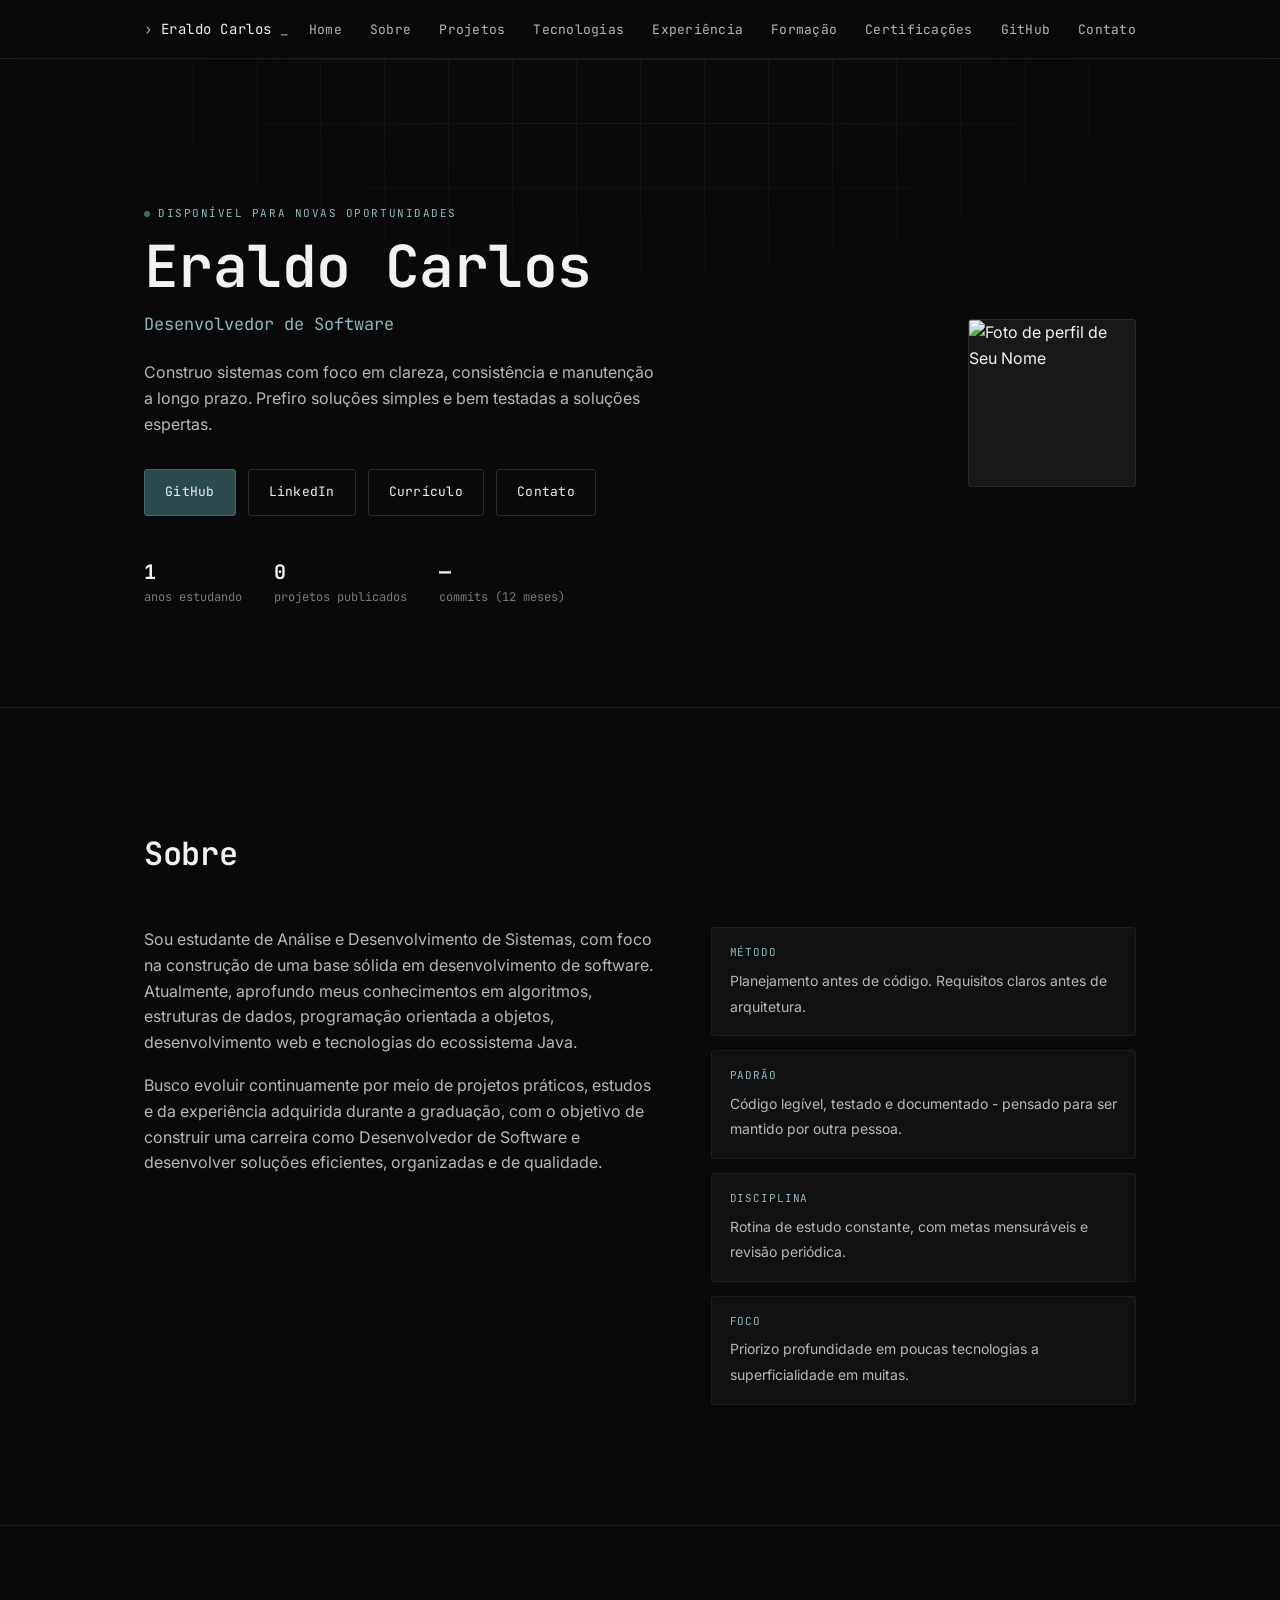
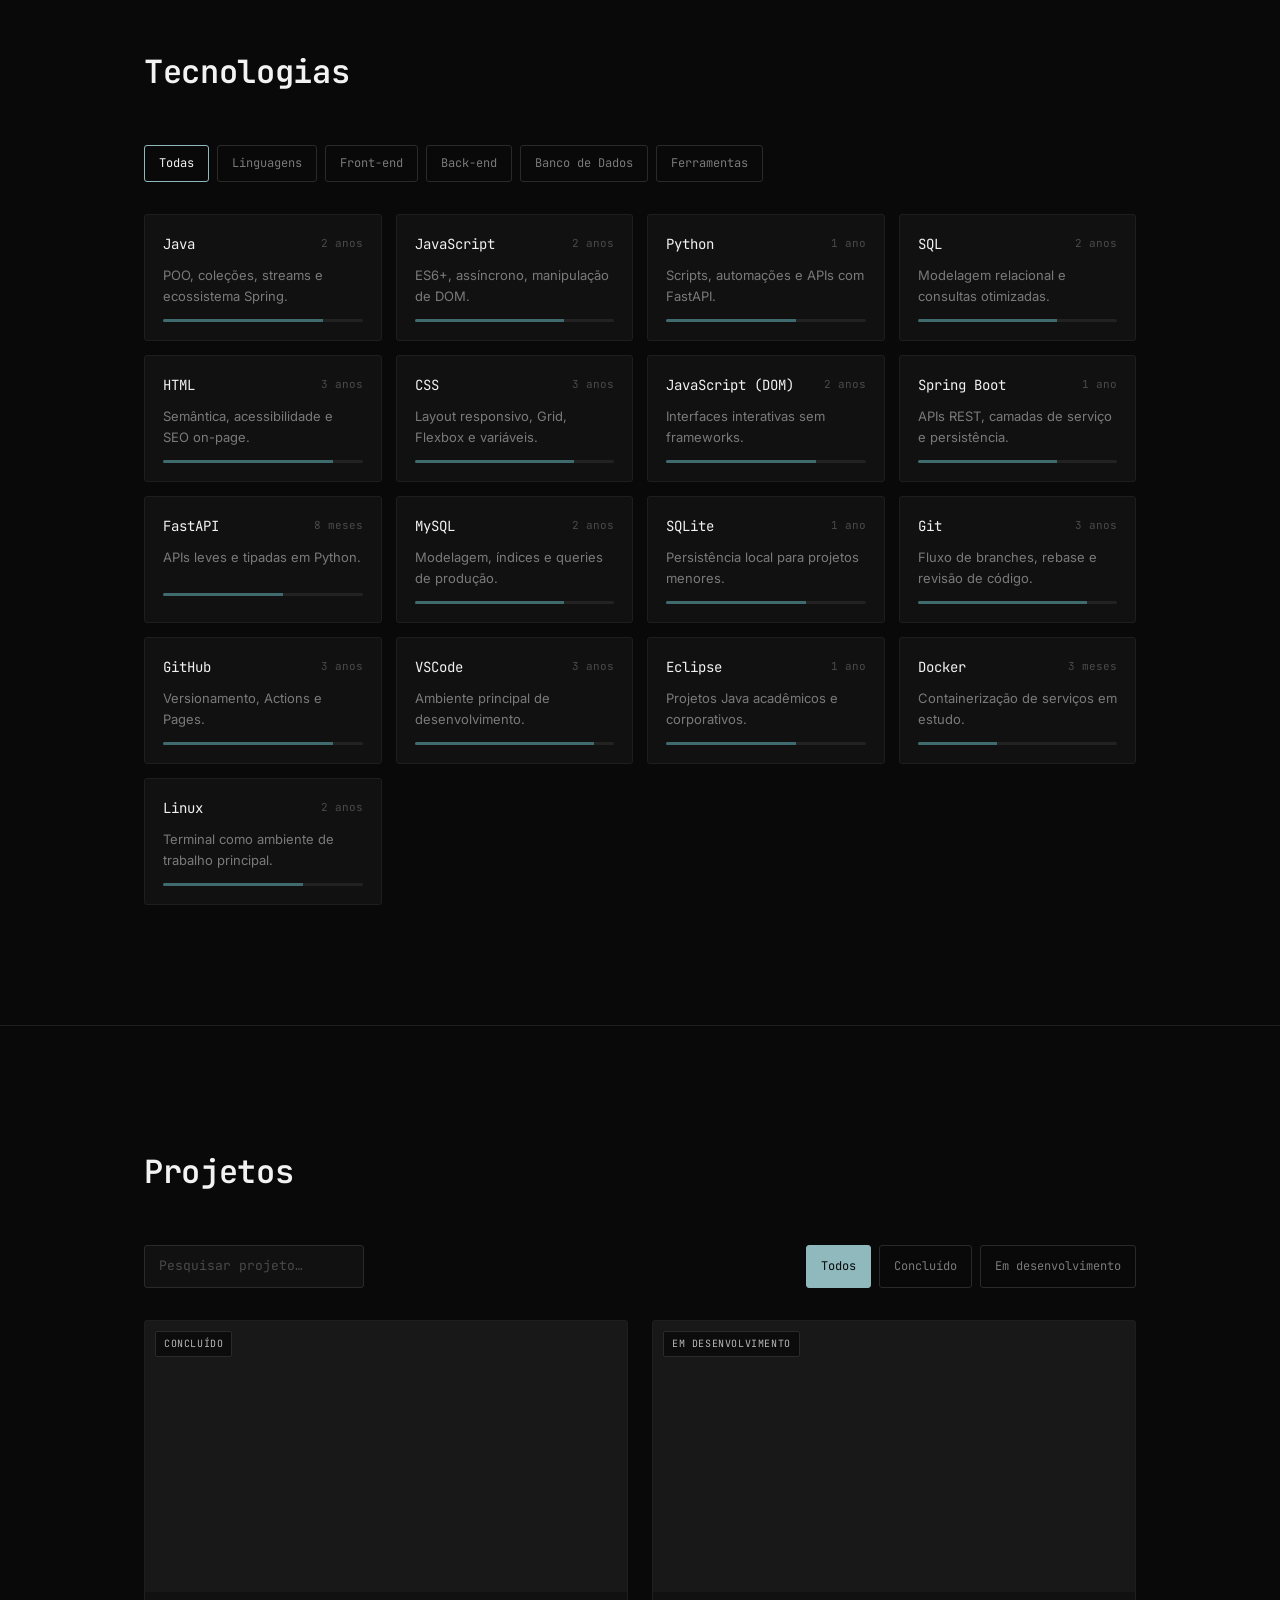
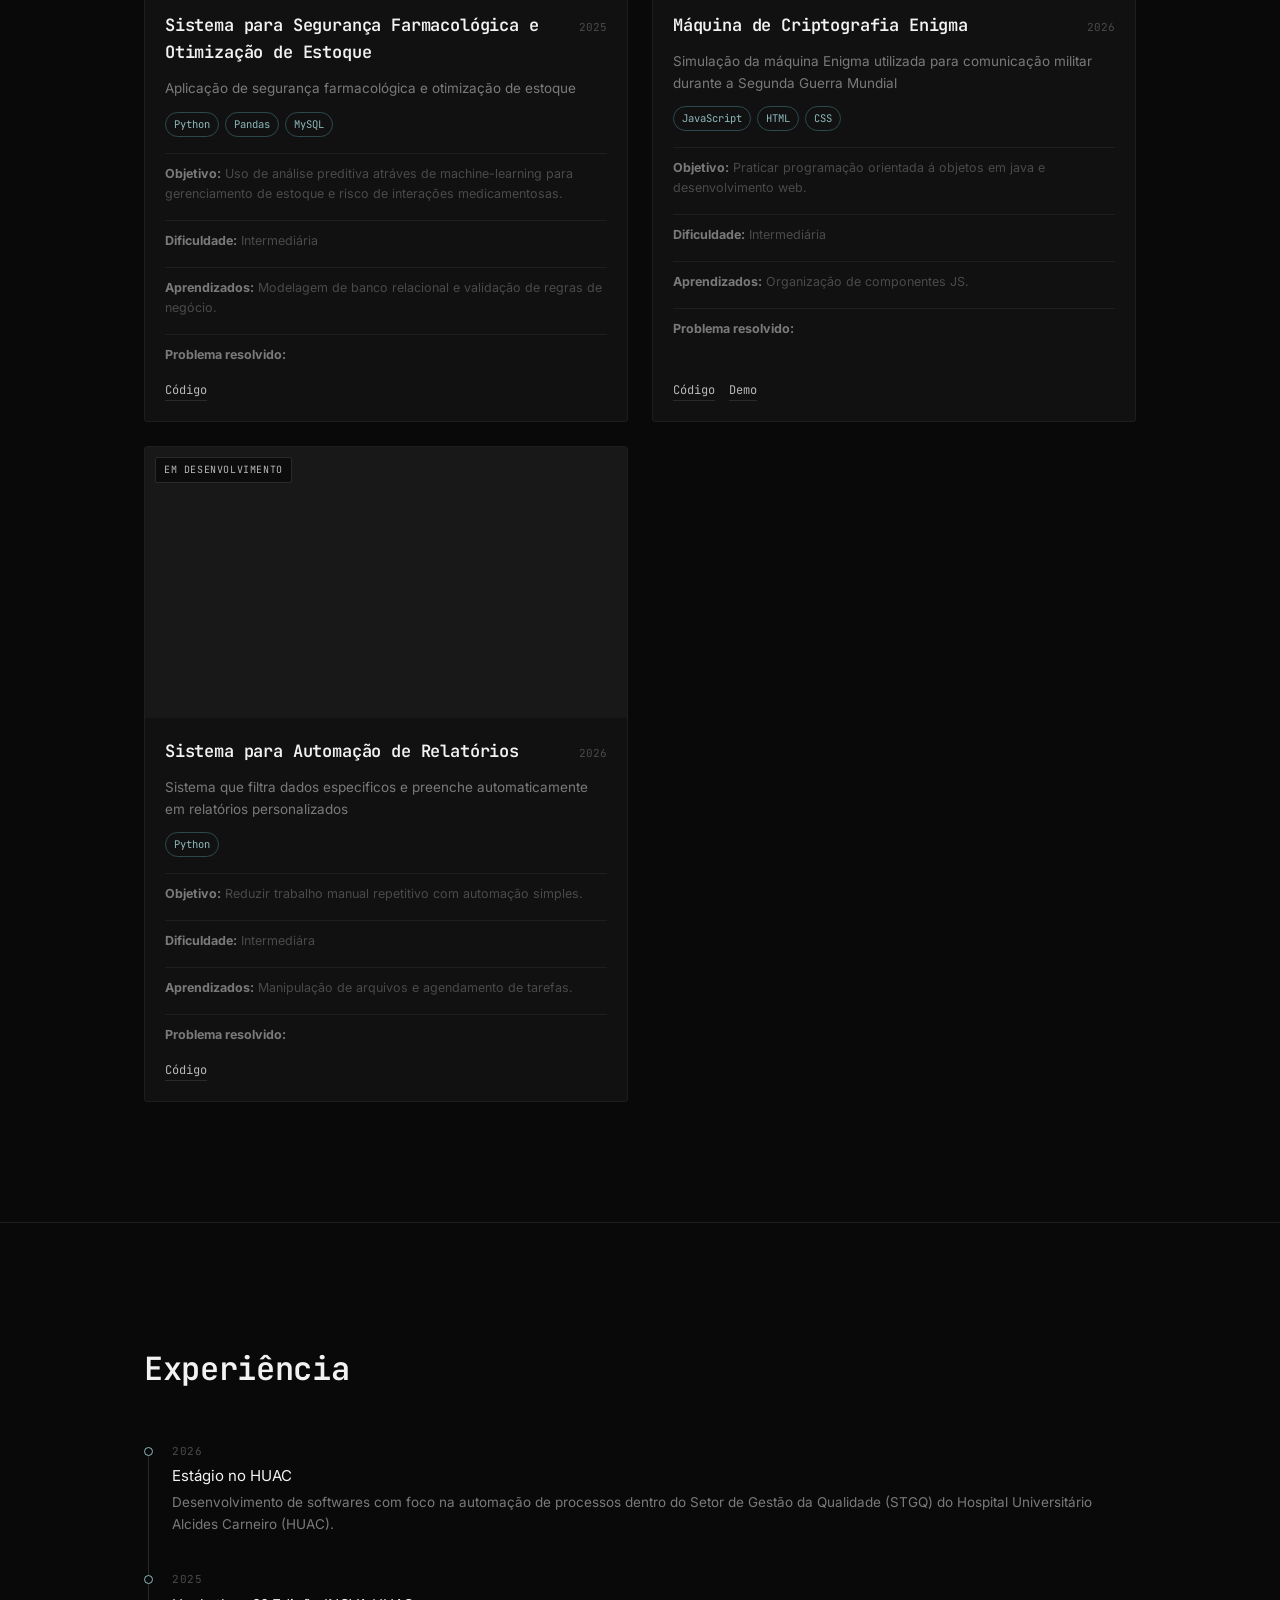
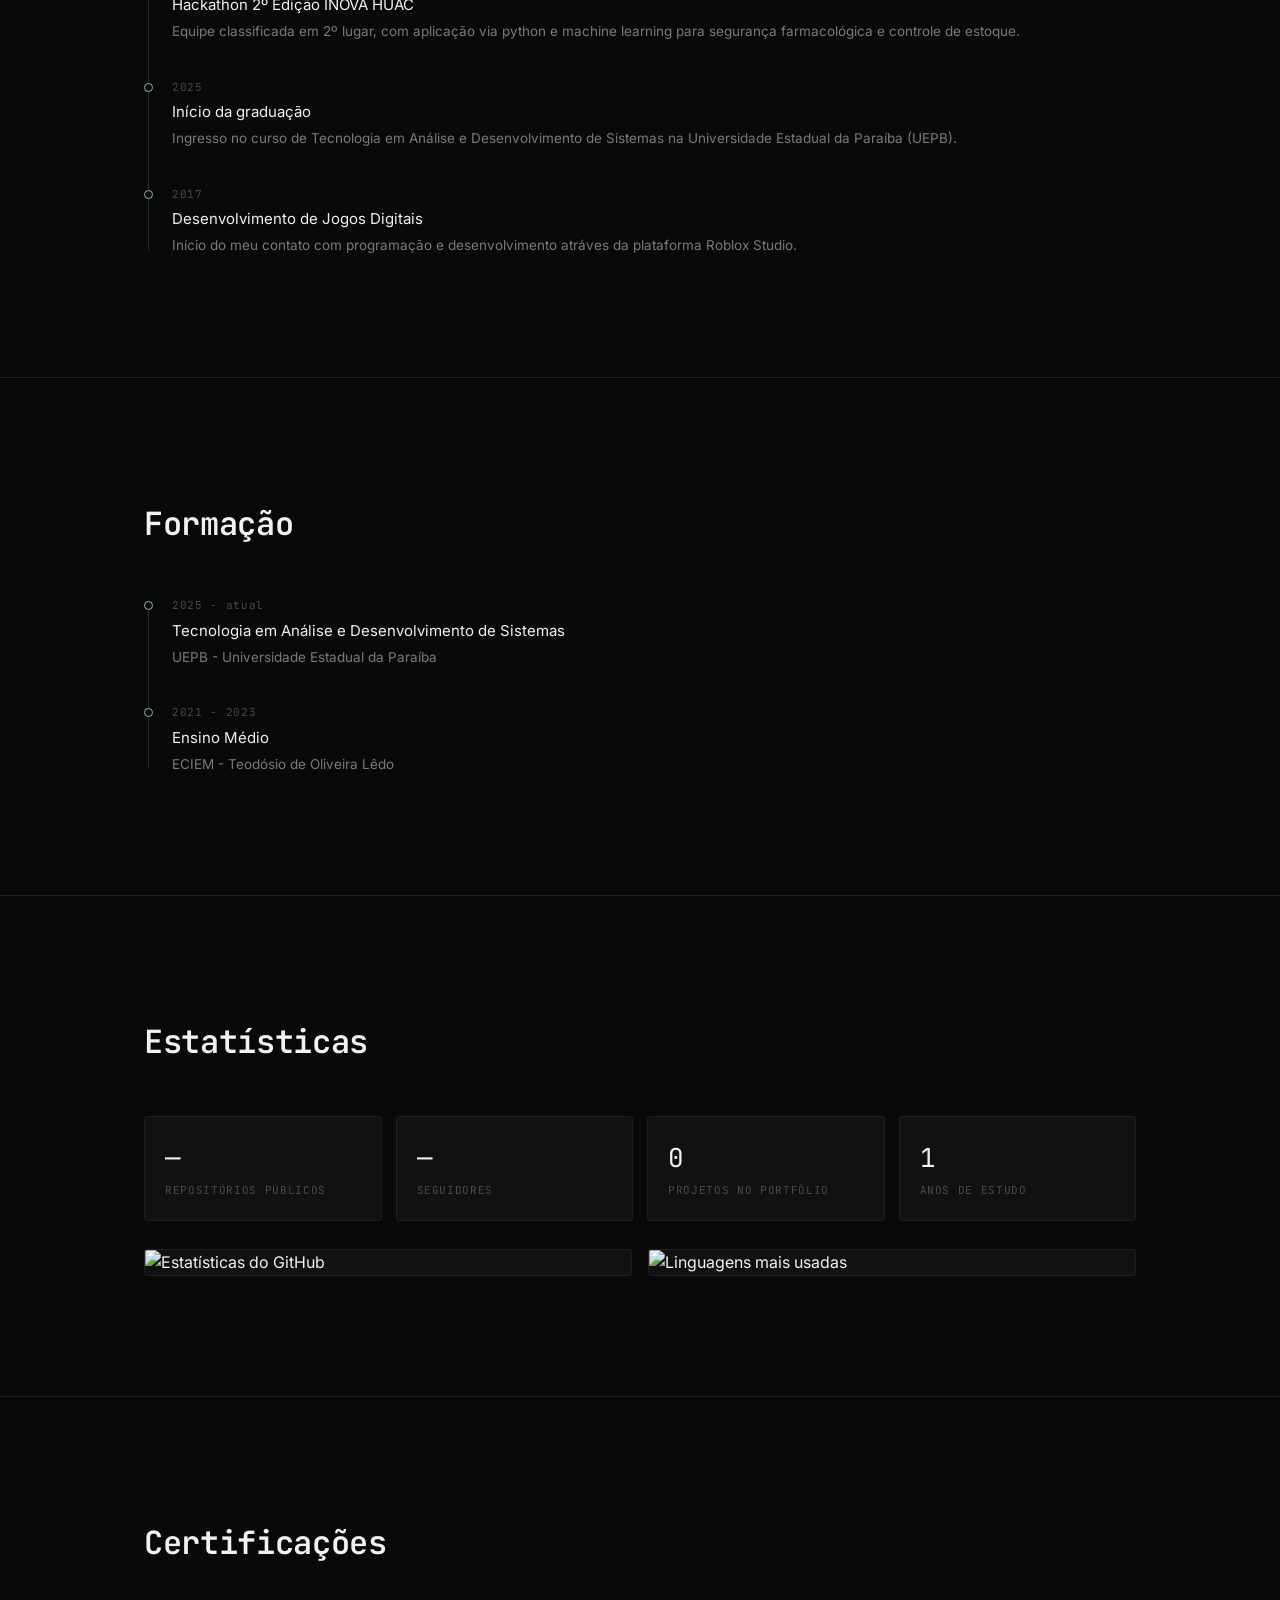
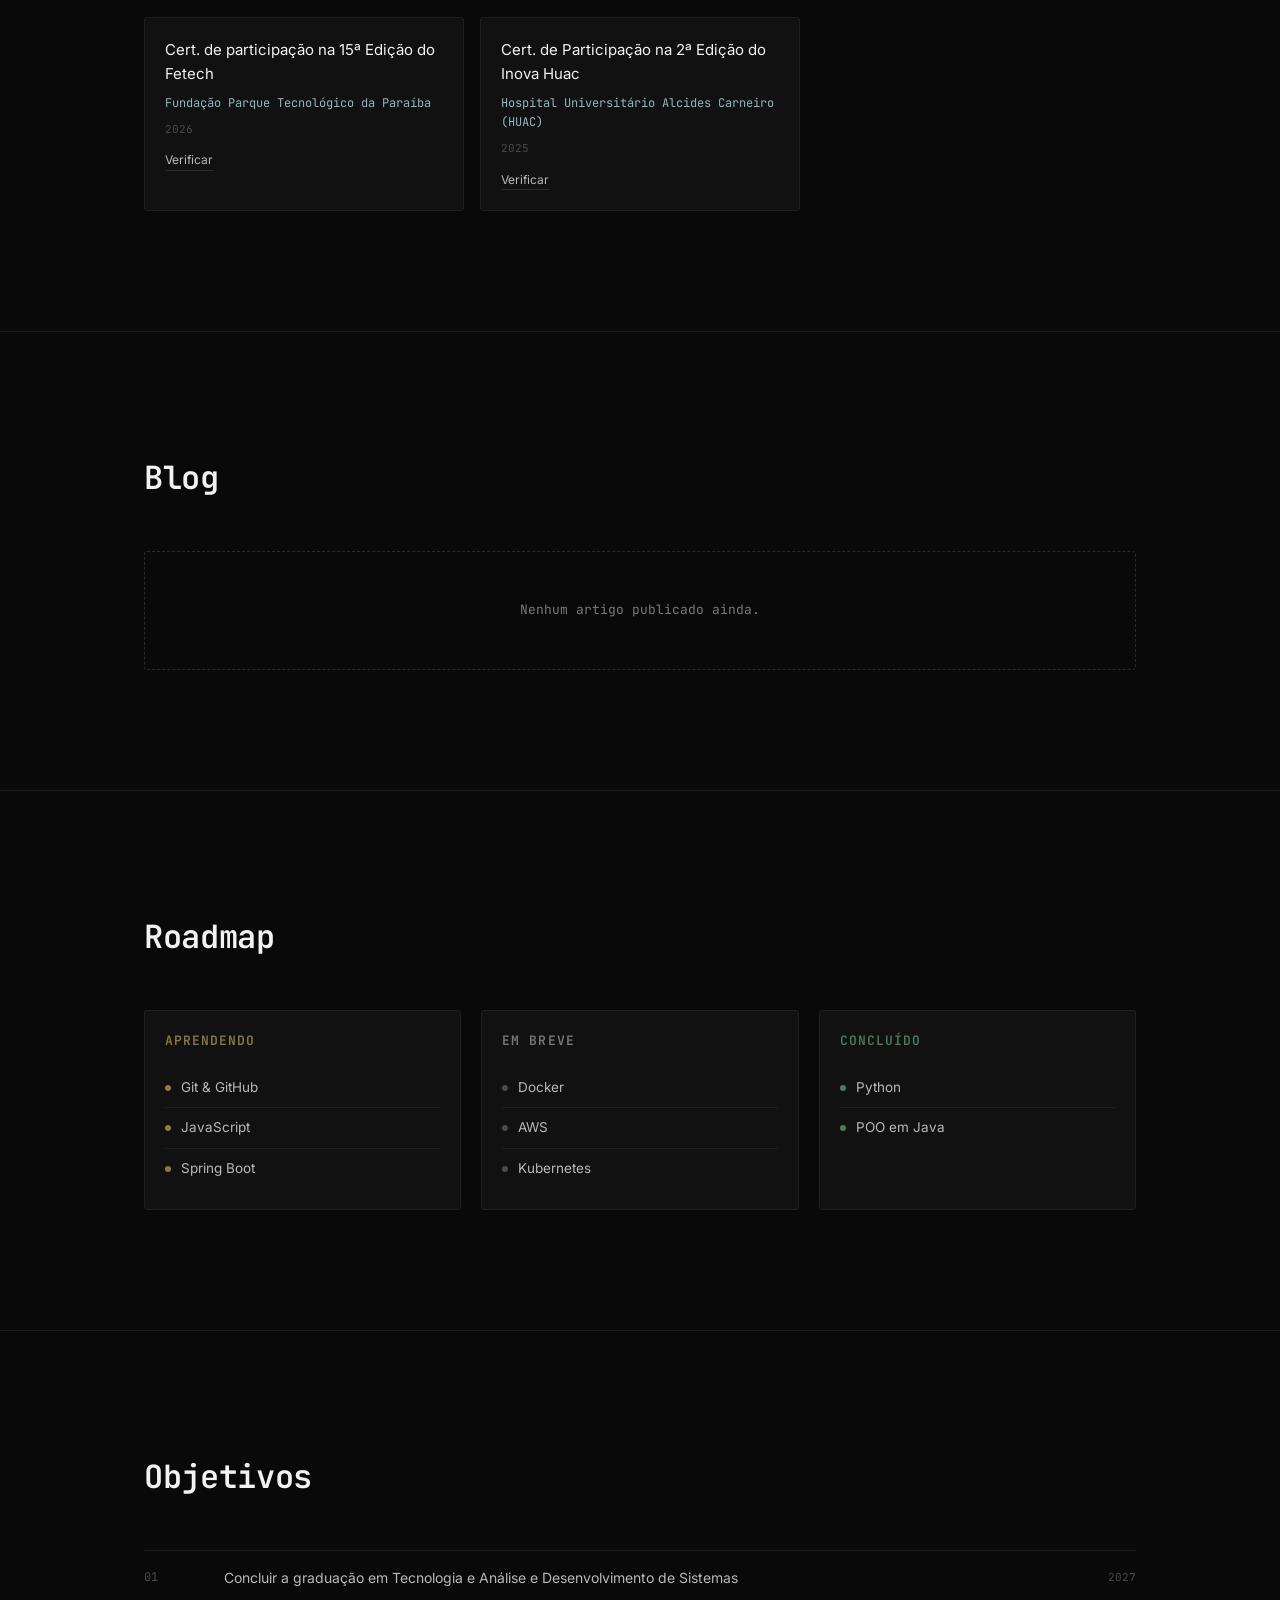
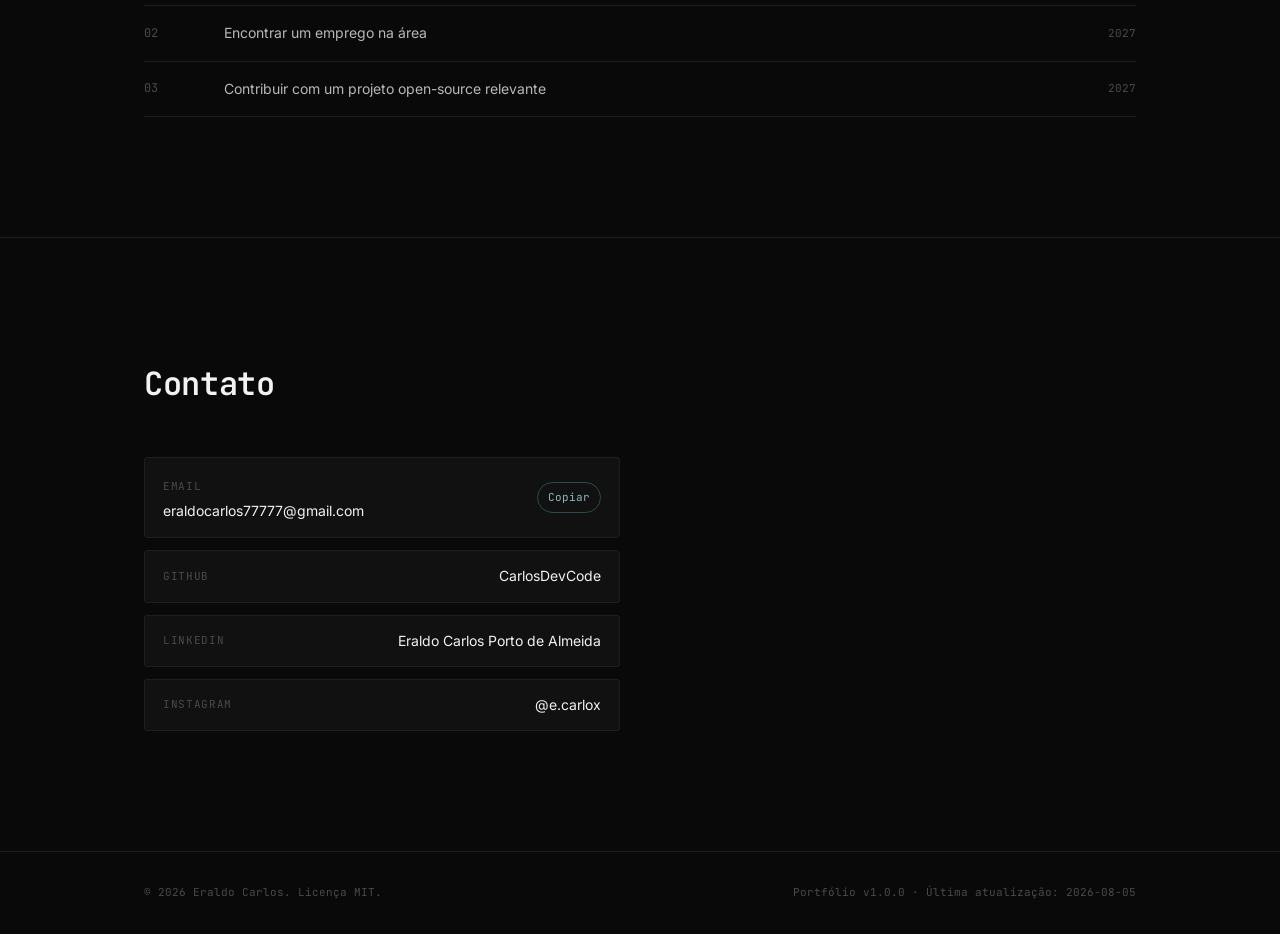
==== index.html @ 6d1a918c "upload de arquivos" ====
<!DOCTYPE html>
<html lang="pt-BR">
<head>
<meta charset="UTF-8">
<meta name="viewport" content="width=device-width, initial-scale=1.0">
<title>Eraldo Carlos — Estudante de ADS</title>
<meta name="description" content="Portfólio de Eraldo Carlos, estudante de ads com foco em desenvolver softwares centrados em engenharia disciplinada, código limpo e evolução técnica constante.">

<!-- Open Graph -->
<meta property="og:title" content="Eraldo Carlos — Estudante de ADS">
<meta property="og:description" content="Engenharia, organização e qualidade acima de quantidade.">
<meta property="og:type" content="website">
<meta property="og:image" content="assets/images/og-cover.png">
<meta property="og:url" content="https://seuusuario.github.io/">
<meta name="twitter:card" content="summary_large_image">

<link rel="icon" href="assets/icons/favicon.svg" type="image/svg+xml">
<link rel="manifest" href="manifest.json">
<link rel="canonical" href="https://seuusuario.github.io/">
<link rel="preconnect" href="https://fonts.googleapis.com">
<link rel="preconnect" href="https://fonts.gstatic.com" crossorigin>
<link href="https://fonts.googleapis.com/css2?family=JetBrains+Mono:wght@400;500;600;700&family=Inter:wght@400;500;600&display=swap" rel="stylesheet">
<link rel="stylesheet" href="assets/css/style.css">
</head>
<body>
<a class="skip-link" href="#main">Pular para o conteúdo</a>

<header class="site-header">
  <nav class="nav container" aria-label="Navegação principal">
    <a href="#home" class="logo"><span class="dot">›</span> Eraldo Carlos<span class="dot">_</span></a>
    <button class="nav-toggle" id="navToggle" aria-expanded="false" aria-controls="navList" aria-label="Abrir menu">
      <span></span><span></span><span></span>
    </button>
    <ul class="nav-list" id="navList">
      <li><a href="#home">Home</a></li>
      <li><a href="#sobre">Sobre</a></li>
      <li><a href="#projetos">Projetos</a></li>
      <li><a href="#tecnologias">Tecnologias</a></li>
      <li><a href="#experiencia">Experiência</a></li>
      <li><a href="#formacao">Formação</a></li>
      <li><a href="#certificacoes">Certificações</a></li>
      <li><a href="https://github.com/CarlosDevCode" target="_blank" rel="noopener">GitHub</a></li>
      <li><a href="#contato">Contato</a></li>
    </ul>
  </nav>
</header>

<main id="main">

  <!-- HOME / HERO -->
  <section id="home" class="hero">
    <div class="hero-grid" aria-hidden="true"></div>
    <div class="container hero-inner">
      <div>
        <p class="eyebrow">Disponível para novas oportunidades</p>
        <h1 class="hero-name">Eraldo Carlos</h1>
        <p class="hero-role">Desenvolvedor de Software</p>
        <p class="hero-desc">Construo sistemas com foco em clareza, consistência e manutenção a longo prazo. Prefiro soluções simples e bem testadas a soluções espertas.</p>
        <div class="btn-row">
          <a class="btn btn-primary" href="https://github.com/CarlosDevCode" target="_blank" rel="noopener">GitHub</a>
          <a class="btn" href="https://www.linkedin.com/in/eraldo-carlos-porto-de-almeida-7a684a387/" target="_blank" rel="noopener">LinkedIn</a>
          <a class="btn" href="assets/curriculo.pdf" target="_blank" rel="noopener">Currículo</a>
          <a class="btn" href="#contato">Contato</a>
        </div>
        <div class="hero-meta">
          <div><strong id="statYears">—</strong>anos estudando</div>
          <div><strong id="statProjects">—</strong>projetos publicados</div>
          <div><strong id="statCommits">—</strong>commits (12 meses)</div>
        </div>
      </div>
      <div class="hero-photo">
        <img src="assets/images/foto-perfil.jpg" alt="Foto de perfil de Seu Nome" loading="lazy">
      </div>
    </div>
  </section>

  <!-- SOBRE -->
  <section id="sobre" class="section">
    <div class="container">
      <div class="section-head">
        <div>
          <!--<span class="section-index">01 / Perfil</span>-->
          <h2 class="section-title">Sobre</h2>
        </div>
        <!--<p class="section-desc">Como penso, como trabalho e o que eu priorizo em cada entrega.</p>-->
      </div>
      <div class="about-grid">
        <div class="about-text" data-reveal>
          <p>Sou estudante de Análise e Desenvolvimento de Sistemas, com foco na construção de uma base sólida em desenvolvimento de software. Atualmente, aprofundo meus conhecimentos em algoritmos, estruturas de dados, programação orientada a objetos, desenvolvimento web e tecnologias do ecossistema Java.</p>
          <p>Busco evoluir continuamente por meio de projetos práticos, estudos e da experiência adquirida durante a graduação, com o objetivo de construir uma carreira como Desenvolvedor de Software e desenvolver soluções eficientes, organizadas e de qualidade.</p>
        </div>
        <div class="values-list" data-reveal>
          <div class="value-item"><span class="k">Método</span><span class="v">Planejamento antes de código. Requisitos claros antes de arquitetura.</span></div>
          <div class="value-item"><span class="k">Padrão</span><span class="v">Código legível, testado e documentado - pensado para ser mantido por outra pessoa.</span></div>
          <div class="value-item"><span class="k">Disciplina</span><span class="v">Rotina de estudo constante, com metas mensuráveis e revisão periódica.</span></div>
          <div class="value-item"><span class="k">Foco</span><span class="v">Priorizo profundidade em poucas tecnologias a superficialidade em muitas.</span></div>
        </div>
      </div>
    </div>
  </section>

  <!-- TECNOLOGIAS -->
  <section id="tecnologias" class="section">
    <div class="container">
      <div class="section-head">
        <div>
          <!--<span class="section-index">02 / Stack</span>-->
          <h2 class="section-title">Tecnologias</h2>
        </div>
        <!--<p class="section-desc">Organizadas por categoria, com tempo de estudo e nível atual.</p>-->
      </div>
      <div class="stack-tabs" id="stackTabs" role="tablist" aria-label="Categorias de tecnologia"></div>
      <div class="stack-grid" id="stackGrid"></div>
    </div>
  </section>

  <!-- PROJETOS -->
  <section id="projetos" class="section">
    <div class="container">
      <div class="section-head">
        <div>
          <!--<span class="section-index">03 / Trabalho</span>-->
          <h2 class="section-title">Projetos</h2>
        </div>
        <!--<p class="section-desc">Cada card documenta objetivo, decisões técnicas e problemas resolvidos.</p>-->
      </div>
      <div class="projects-toolbar">
        <input class="search-input" id="projectSearch" type="search" placeholder="Pesquisar projeto…" aria-label="Pesquisar projetos">
        <div class="filter-row" id="projectFilters"></div>
      </div>
      <div class="projects-grid" id="projectsGrid"></div>
    </div>
  </section>

  <!-- EXPERIÊNCIA / TIMELINE -->
  <section id="experiencia" class="section">
    <div class="container">
      <div class="section-head">
        <div>
          <!--<span class="section-index">04 / Trajetória</span>-->
          <h2 class="section-title">Experiência</h2>
        </div>
        <!--<p class="section-desc">Linha do tempo de formação, estágios, projetos e eventos.</p>-->
      </div>
      <div class="timeline" id="timeline"></div>
    </div>
  </section>

  <!-- FORMAÇÃO -->
  <section id="formacao" class="section">
    <div class="container">
      <div class="section-head">
        <div>
          <!--<span class="section-index">05 / Base</span>-->
          <h2 class="section-title">Formação</h2>
        </div>
        <!--<p class="section-desc">Educação formal e trilhas de estudo complementares.</p>-->
      </div>
      <div class="timeline" id="formationTimeline"></div>
    </div>
  </section>

  <!-- ESTATÍSTICAS -->
  <section id="estatisticas" class="section">
    <div class="container">
      <div class="section-head">
        <div>
          <!--<span class="section-index">06 / Atividade</span>-->
          <h2 class="section-title">Estatísticas</h2>
        </div>
        <!-- <p class="section-desc">Dados públicos, atualizados automaticamente a partir do GitHub.</p>-->
      </div>
      <div class="stats-grid" id="statsGrid"></div>
      <div class="gh-cards">
        <img src="https://github-readme-stats.vercel.app/api?username=CarlosDevCode&show_icons=true&theme=transparent&hide_border=true&title_color=8fb9bc&icon_color=3f6b6f&text_color=b8b8b8" alt="Estatísticas do GitHub" loading="lazy">
        <img src="https://github-readme-stats.vercel.app/api/top-langs/?username=CarlosDevCode&layout=compact&theme=transparent&hide_border=true&title_color=8fb9bc&text_color=b8b8b8" alt="Linguagens mais usadas" loading="lazy">
      </div>
    </div>
  </section>

  <!-- CERTIFICAÇÕES -->
  <section id="certificacoes" class="section">
    <div class="container">
      <div class="section-head">
        <div>
          <!--<span class="section-index">07 / Validação</span>-->
          <h2 class="section-title">Certificações</h2>
        </div>
        <!-- <p class="section-desc">Cursos e certificações concluídos, com link de verificação.</p>-->
      </div>
      <div class="cert-grid" id="certGrid"></div>
    </div>
  </section>

  <!-- BLOG (preparado) -->
  <section id="blog" class="section">
    <div class="container">
      <div class="section-head">
        <div>
          <!--<span class="section-index">08 / Escrita</span>-->
          <h2 class="section-title">Blog</h2>
        </div>
        <!--<p class="section-desc">Estrutura preparada para artigos em Markdown. Em breve.</p>-->
      </div>
      <div class="empty-state">Nenhum artigo publicado ainda.</div>
    </div>
  </section>

  <!-- ROADMAP -->
  <section id="roadmap" class="section">
    <div class="container">
      <div class="section-head">
        <div>
          <!--<span class="section-index">09 / Evolução</span>-->
          <h2 class="section-title">Roadmap</h2>
        </div>
        <!--<p class="section-desc">O que está em estudo agora, o que vem a seguir e o que já foi consolidado.</p>-->
      </div>
      <div class="roadmap-grid">
        <div class="roadmap-col learning">
          <h3>Aprendendo</h3>
          <ul class="roadmap-list">
            <li><span class="roadmap-dot"></span>Git &amp; GitHub</li>
            <li><span class="roadmap-dot"></span>JavaScript</li>
            <li><span class="roadmap-dot"></span>Spring Boot</li>
          </ul>
        </div>
        <div class="roadmap-col next">
          <h3>Em breve</h3>
          <ul class="roadmap-list">
            <li><span class="roadmap-dot"></span>Docker</li>
            <li><span class="roadmap-dot"></span>AWS</li>
            <li><span class="roadmap-dot"></span>Kubernetes</li>
          </ul>
        </div>
        <div class="roadmap-col done">
          <h3>Concluído</h3>
          <ul class="roadmap-list">
            <li><span class="roadmap-dot"></span>Python</li>
            <li><span class="roadmap-dot"></span>POO em Java</li>
          </ul>
        </div>
      </div>
    </div>
  </section>

  <!-- OBJETIVOS -->
  <section id="objetivos" class="section">
    <div class="container">
      <div class="section-head">
        <div>
          <!--<span class="section-index">10 / Metas</span>-->
          <h2 class="section-title">Objetivos</h2>
        </div>
        <!--<p class="section-desc">Metas objetivas, sem discurso motivacional.</p>-->
      </div>
      <div class="objectives-list" id="objectivesList"></div>
    </div>
  </section>

  <!-- CONTATO -->
  <section id="contato" class="section">
    <div class="container">
      <div class="section-head">
        <div>
          <!--<span class="section-index">11 / Contato</span>-->
          <h2 class="section-title">Contato</h2>
        </div>
        <!--<p class="section-desc">Canais diretos de comunicação.</p>-->
      </div>
      <div class="contact-grid">
        <div class="contact-list">
          <div class="contact-row">
            <div><span class="label">Email</span><br><span class="value" id="eraldocarlos77777@gmail.com">eraldocarlos77777@gmail.com</span></div>
            <button class="copy-btn" id="copyEmailBtn" type="button">Copiar</button>
          </div>
          <div class="contact-row">
            <span class="label">GitHub</span>
            <a class="value" href="https://github.com/CarlosDevCode" target="_blank" rel="noopener">CarlosDevCode</a>
          </div>
          <div class="contact-row">
            <span class="label">LinkedIn</span>
            <a class="value" href="https://www.linkedin.com/in/eraldo-carlos-porto-de-almeida-7a684a387/" target="_blank" rel="noopener">Eraldo Carlos Porto de Almeida</a>
          </div>
          <div class="contact-row">
            <span class="label">Instagram</span>
            <a class="value" href="https://instagram.com/e.carlosx" target="_blank" rel="noopener">@e.carlox</a>
          </div>
        </div>
      </div>
    </div>
  </section>

</main>

<footer class="site-footer">
  <div class="container footer-inner">
    <span>© <span id="footerYear"></span> Eraldo Carlos. Licença MIT.</span>
    <span>Portfólio v1.0.0 · Última atualização: <span id="footerUpdated">2026-08-05</span></span>
  </div>
</footer>

<button class="to-top" id="toTopBtn" aria-label="Voltar ao topo">↑</button>

<script src="assets/js/data.js"></script>
<script src="assets/js/main.js"></script>
</body>
</html>
---- assets/css/style.css ----
/* ==========================================================================
   TOKENS
   ========================================================================== */
:root {
  --bg-0: #090909;
  --bg-1: #111111;
  --bg-2: #181818;
  --bg-3: #222222;

  --line: #2a2a2a;
  --line-soft: #1e1e1e;

  --text-0: #f2f2f2;
  --text-1: #b8b8b8;
  --text-2: #7a7a7a;
  --text-3: #4a4a4a;

  --accent: #3f6b6f;
  --accent-soft: #2c4a4d;
  --accent-text: #8fb9bc;

  --ok: #4a7a5c;
  --warn: #8a7a3f;

  --font-display: "JetBrains Mono", "Space Grotesk", monospace;
  --font-body: "Inter", -apple-system, BlinkMacSystemFont, "Segoe UI", sans-serif;
  --font-mono: "JetBrains Mono", "IBM Plex Mono", monospace;

  --max-w: 1120px;
  --gutter: clamp(20px, 5vw, 64px);

  --radius: 3px;
  --dur-fast: 140ms;
  --dur: 320ms;
  --ease: cubic-bezier(0.22, 1, 0.36, 1);
}

/* ==========================================================================
   RESET
   ========================================================================== */
*, *::before, *::after { box-sizing: border-box; }
html { scroll-behavior: smooth; }
@media (prefers-reduced-motion: reduce) {
  html { scroll-behavior: auto; }
  *, *::before, *::after { animation-duration: 0.01ms !important; animation-iteration-count: 1 !important; transition-duration: 0.01ms !important; }
}
body {
  margin: 0;
  background: var(--bg-0);
  color: var(--text-0);
  font-family: var(--font-body);
  font-size: 16px;
  line-height: 1.6;
  -webkit-font-smoothing: antialiased;
}
img { max-width: 100%; display: block; }
a { color: inherit; text-decoration: none; }
ul { list-style: none; margin: 0; padding: 0; }
h1, h2, h3, h4 { margin: 0; font-family: var(--font-display); font-weight: 600; letter-spacing: -0.01em; }
p { margin: 0; }
button { font: inherit; color: inherit; background: none; border: none; cursor: pointer; }
input, textarea { font: inherit; }

:focus-visible {
  outline: 2px solid var(--accent-text);
  outline-offset: 2px;
}

.container {
  max-width: var(--max-w);
  margin: 0 auto;
  padding-inline: var(--gutter);
}

/* Section chrome: label / divider system, echoes a spec-document register */
.section {
  padding-block: clamp(64px, 10vw, 120px);
  border-top: 1px solid var(--line-soft);
}
.section-head {
  display: flex;
  align-items: baseline;
  justify-content: space-between;
  gap: 24px;
  margin-bottom: 48px;
  flex-wrap: wrap;
}
.section-index {
  font-family: var(--font-mono);
  font-size: 12px;
  color: var(--text-3);
  letter-spacing: 0.12em;
}
.section-title {
  font-size: clamp(24px, 3vw, 32px);
  color: var(--text-0);
}
.section-desc {
  color: var(--text-2);
  font-size: 14px;
  max-width: 42ch;
}
.eyebrow {
  display: inline-flex;
  align-items: center;
  gap: 8px;
  font-family: var(--font-mono);
  font-size: 11px;
  letter-spacing: 0.14em;
  text-transform: uppercase;
  color: var(--accent-text);
  margin-bottom: 14px;
}
.eyebrow::before {
  content: "";
  width: 6px;
  height: 6px;
  border-radius: 50%;
  background: var(--accent);
}

/* ==========================================================================
   SKIP LINK
   ========================================================================== */
.skip-link {
  position: absolute;
  left: -9999px;
  top: 0;
  background: var(--accent);
  color: var(--bg-0);
  padding: 10px 16px;
  z-index: 200;
  font-family: var(--font-mono);
  font-size: 13px;
}
.skip-link:focus { left: var(--gutter); top: 12px; }

/* ==========================================================================
   HEADER / NAV
   ========================================================================== */
.site-header {
  position: sticky;
  top: 0;
  z-index: 100;
  background: rgba(9, 9, 9, 0.86);
  backdrop-filter: blur(10px);
  border-bottom: 1px solid var(--line-soft);
}
.nav {
  display: flex;
  align-items: center;
  justify-content: space-between;
  padding-block: 16px;
}
.logo {
  font-family: var(--font-mono);
  font-size: 14px;
  letter-spacing: 0.04em;
  color: var(--text-0);
  display: flex;
  align-items: center;
  gap: 8px;
}
.logo .dot { color: var(--accent-text); }
.nav-list {
  display: flex;
  gap: 28px;
}
.nav-list a {
  font-size: 13px;
  color: var(--text-1);
  font-family: var(--font-mono);
  letter-spacing: 0.02em;
  transition: color var(--dur-fast) var(--ease);
  position: relative;
  padding-bottom: 4px;
}
.nav-list a::after {
  content: "";
  position: absolute;
  left: 0; bottom: 0;
  width: 0%;
  height: 1px;
  background: var(--accent-text);
  transition: width var(--dur) var(--ease);
}
.nav-list a:hover, .nav-list a:focus-visible { color: var(--text-0); }
.nav-list a:hover::after, .nav-list a:focus-visible::after { width: 100%; }
.nav-toggle {
  display: none;
  flex-direction: column;
  gap: 5px;
  padding: 8px;
}
.nav-toggle span {
  width: 20px; height: 1px; background: var(--text-0);
  transition: transform var(--dur) var(--ease), opacity var(--dur-fast) var(--ease);
}
.nav-toggle[aria-expanded="true"] span:nth-child(1) { transform: translateY(6px) rotate(45deg); }
.nav-toggle[aria-expanded="true"] span:nth-child(2) { opacity: 0; }
.nav-toggle[aria-expanded="true"] span:nth-child(3) { transform: translateY(-6px) rotate(-45deg); }

@media (max-width: 840px) {
  .nav-toggle { display: flex; }
  .nav-list {
    position: fixed;
    inset: 57px 0 0 0;
    flex-direction: column;
    background: var(--bg-0);
    padding: 32px var(--gutter);
    gap: 4px;
    transform: translateY(-8px);
    opacity: 0;
    pointer-events: none;
    transition: opacity var(--dur) var(--ease), transform var(--dur) var(--ease);
  }
  .nav-list.is-open { opacity: 1; transform: translateY(0); pointer-events: auto; }
  .nav-list a { display: block; padding-block: 12px; border-bottom: 1px solid var(--line-soft); font-size: 15px; }
}

/* ==========================================================================
   BUTTONS
   ========================================================================== */
.btn {
  display: inline-flex;
  align-items: center;
  gap: 8px;
  font-family: var(--font-mono);
  font-size: 13px;
  letter-spacing: 0.02em;
  padding: 12px 20px;
  border-radius: var(--radius);
  border: 1px solid var(--line);
  color: var(--text-0);
  transition: border-color var(--dur-fast) var(--ease), background var(--dur-fast) var(--ease), transform var(--dur-fast) var(--ease);
}
.btn:hover { border-color: var(--accent-text); transform: translateY(-1px); }
.btn-primary { background: var(--accent-soft); border-color: var(--accent); }
.btn-primary:hover { background: var(--accent); }
.btn-row { display: flex; gap: 12px; flex-wrap: wrap; }

/* ==========================================================================
   HERO
   ========================================================================== */
.hero {
  position: relative;
  padding-top: clamp(80px, 14vw, 140px);
  padding-bottom: clamp(60px, 10vw, 100px);
  overflow: hidden;
}
.hero-grid {
  position: absolute;
  inset: 0;
  background-image:
    linear-gradient(to right, var(--line-soft) 1px, transparent 1px),
    linear-gradient(to bottom, var(--line-soft) 1px, transparent 1px);
  background-size: 64px 64px;
  mask-image: radial-gradient(ellipse 70% 60% at 50% 0%, black 20%, transparent 75%);
  opacity: 0.6;
  pointer-events: none;
}
.hero-inner {
  position: relative;
  display: grid;
  grid-template-columns: 1.1fr 0.7fr;
  gap: 56px;
  align-items: center;
}
@media (max-width: 900px) {
  .hero-inner { grid-template-columns: 1fr; }
  .hero-photo { order: -1; width: 96px; }
}
.hero-name {
  font-size: clamp(34px, 5.4vw, 58px);
  line-height: 1.05;
  color: var(--text-0);
  margin-bottom: 14px;
}
.hero-role {
  font-family: var(--font-mono);
  font-size: clamp(14px, 1.6vw, 17px);
  color: var(--accent-text);
  margin-bottom: 22px;
}
.hero-desc {
  color: var(--text-1);
  font-size: 16px;
  max-width: 52ch;
  margin-bottom: 32px;
}
.hero-photo {
  width: 168px;
  height: 168px;
  border-radius: var(--radius);
  border: 1px solid var(--line);
  overflow: hidden;
  background: var(--bg-2);
  justify-self: end;
}
.hero-photo img { width: 100%; height: 100%; object-fit: cover; }
.hero-meta {
  margin-top: 40px;
  display: flex;
  gap: 32px;
  flex-wrap: wrap;
  font-family: var(--font-mono);
  font-size: 12px;
  color: var(--text-2);
}
.hero-meta strong { color: var(--text-0); display: block; font-size: 20px; font-family: var(--font-display); }

/* Reveal-on-scroll */
[data-reveal] {
  opacity: 0;
  transform: translateY(14px);
  transition: opacity 700ms var(--ease), transform 700ms var(--ease);
}
[data-reveal].is-visible { opacity: 1; transform: translateY(0); }

/* ==========================================================================
   ABOUT
   ========================================================================== */
.about-grid {
  display: grid;
  grid-template-columns: 1.2fr 1fr;
  gap: 56px;
}
@media (max-width: 840px) { .about-grid { grid-template-columns: 1fr; } }
.about-text p { color: var(--text-1); margin-bottom: 18px; }
.about-text p:last-child { margin-bottom: 0; }
.values-list { display: grid; gap: 14px; }
.value-item {
  padding: 16px 18px;
  border: 1px solid var(--line-soft);
  border-radius: var(--radius);
  background: var(--bg-1);
}
.value-item .k { font-family: var(--font-mono); font-size: 11px; color: var(--accent-text); letter-spacing: 0.08em; text-transform: uppercase; display: block; margin-bottom: 6px; }
.value-item .v { color: var(--text-1); font-size: 14px; }

/* ==========================================================================
   STACK
   ========================================================================== */
.stack-tabs {
  display: flex;
  gap: 8px;
  flex-wrap: wrap;
  margin-bottom: 32px;
}
.stack-tab {
  font-family: var(--font-mono);
  font-size: 12px;
  padding: 8px 14px;
  border: 1px solid var(--line);
  border-radius: var(--radius);
  color: var(--text-2);
  transition: all var(--dur-fast) var(--ease);
}
.stack-tab.is-active, .stack-tab:hover { color: var(--text-0); border-color: var(--accent-text); }
.stack-grid {
  display: grid;
  grid-template-columns: repeat(auto-fill, minmax(230px, 1fr));
  gap: 14px;
}
.tech-card {
  border: 1px solid var(--line-soft);
  border-radius: var(--radius);
  background: var(--bg-1);
  padding: 18px;
  transition: border-color var(--dur-fast) var(--ease), transform var(--dur-fast) var(--ease);
}
.tech-card:hover { border-color: var(--line); transform: translateY(-2px); }
.tech-card-top { display: flex; align-items: center; justify-content: space-between; margin-bottom: 10px; }
.tech-name { font-family: var(--font-mono); font-size: 14px; color: var(--text-0); }
.tech-time { font-size: 11px; color: var(--text-3); font-family: var(--font-mono); }
.tech-desc { font-size: 13px; color: var(--text-2); margin-bottom: 12px; min-height: 34px; }
.level-bar { height: 3px; background: var(--bg-3); border-radius: 2px; overflow: hidden; }
.level-bar span { display: block; height: 100%; background: var(--accent); }

/* ==========================================================================
   PROJECTS
   ========================================================================== */
.projects-toolbar {
  display: flex;
  gap: 16px;
  justify-content: space-between;
  flex-wrap: wrap;
  margin-bottom: 32px;
}
.search-input {
  background: var(--bg-1);
  border: 1px solid var(--line);
  border-radius: var(--radius);
  padding: 10px 14px;
  color: var(--text-0);
  font-family: var(--font-mono);
  font-size: 13px;
  min-width: 220px;
}
.search-input::placeholder { color: var(--text-3); }
.filter-row { display: flex; gap: 8px; flex-wrap: wrap; }
.filter-btn {
  font-family: var(--font-mono);
  font-size: 12px;
  padding: 8px 14px;
  border: 1px solid var(--line);
  border-radius: var(--radius);
  color: var(--text-2);
}
.filter-btn.is-active { color: var(--bg-0); background: var(--accent-text); border-color: var(--accent-text); }

.projects-grid {
  display: grid;
  grid-template-columns: repeat(auto-fill, minmax(320px, 1fr));
  gap: 24px;
}
.project-card {
  border: 1px solid var(--line-soft);
  border-radius: var(--radius);
  background: var(--bg-1);
  overflow: hidden;
  display: flex;
  flex-direction: column;
  transition: border-color var(--dur-fast) var(--ease), transform var(--dur-fast) var(--ease);
}
.project-card:hover { border-color: var(--line); transform: translateY(-3px); }
.project-media {
  aspect-ratio: 16/9;
  background: var(--bg-2);
  position: relative;
  overflow: hidden;
}
.project-media img { width: 100%; height: 100%; object-fit: cover; }
.project-status {
  position: absolute;
  top: 10px; left: 10px;
  font-family: var(--font-mono);
  font-size: 10px;
  padding: 4px 8px;
  border-radius: 2px;
  background: rgba(9,9,9,0.8);
  border: 1px solid var(--line);
  color: var(--text-1);
  text-transform: uppercase;
  letter-spacing: 0.06em;
}
.project-body { padding: 20px; display: flex; flex-direction: column; gap: 12px; flex: 1; }
.project-top { display: flex; justify-content: space-between; align-items: baseline; gap: 12px; }
.project-name { font-size: 17px; color: var(--text-0); }
.project-year { font-family: var(--font-mono); font-size: 11px; color: var(--text-3); }
.project-desc { font-size: 13.5px; color: var(--text-2); }
.project-tags { display: flex; gap: 6px; flex-wrap: wrap; }
.tag {
  font-family: var(--font-mono);
  font-size: 10.5px;
  color: var(--accent-text);
  border: 1px solid var(--accent-soft);
  padding: 3px 8px;
  border-radius: 20px;
}
.project-links { display: flex; gap: 14px; margin-top: auto; padding-top: 4px; }
.project-links a { font-family: var(--font-mono); font-size: 12px; color: var(--text-1); border-bottom: 1px solid var(--line); }
.project-links a:hover { color: var(--text-0); border-color: var(--text-0); }
.project-detail { font-size: 12.5px; color: var(--text-3); border-top: 1px solid var(--line-soft); padding-top: 10px; margin-top: 4px; }
.project-detail strong { color: var(--text-2); }

/* ==========================================================================
   TIMELINE
   ========================================================================== */
.timeline { position: relative; padding-left: 28px; }
.timeline::before { content: ""; position: absolute; left: 4px; top: 6px; bottom: 6px; width: 1px; background: var(--line); }
.timeline-item { position: relative; padding-bottom: 36px; }
.timeline-item:last-child { padding-bottom: 0; }
.timeline-item::before {
  content: "";
  position: absolute;
  left: -28px; top: 4px;
  width: 9px; height: 9px;
  border-radius: 50%;
  background: var(--bg-0);
  border: 1px solid var(--accent-text);
}
.timeline-date { font-family: var(--font-mono); font-size: 11px; color: var(--text-3); letter-spacing: 0.06em; margin-bottom: 4px; }
.timeline-title { font-size: 15px; color: var(--text-0); margin-bottom: 4px; }
.timeline-desc { font-size: 13.5px; color: var(--text-2); }

/* ==========================================================================
   STATS
   ========================================================================== */
.stats-grid {
  display: grid;
  grid-template-columns: repeat(4, 1fr);
  gap: 14px;
  margin-bottom: 28px;
}
@media (max-width: 700px) { .stats-grid { grid-template-columns: repeat(2, 1fr); } }
.stat-box {
  border: 1px solid var(--line-soft);
  border-radius: var(--radius);
  padding: 20px;
  background: var(--bg-1);
}
.stat-value { font-family: var(--font-display); font-size: 26px; color: var(--text-0); }
.stat-label { font-family: var(--font-mono); font-size: 11px; color: var(--text-3); text-transform: uppercase; letter-spacing: 0.06em; margin-top: 4px; }
.gh-cards { display: grid; grid-template-columns: 1fr 1fr; gap: 16px; }
@media (max-width: 700px) { .gh-cards { grid-template-columns: 1fr; } }
.gh-cards img { width: 100%; border: 1px solid var(--line-soft); border-radius: var(--radius); background: var(--bg-1); }

/* ==========================================================================
   CERTIFICATIONS
   ========================================================================== */
.cert-grid { display: grid; grid-template-columns: repeat(auto-fill, minmax(260px, 1fr)); gap: 16px; }
.cert-card {
  border: 1px solid var(--line-soft);
  background: var(--bg-1);
  border-radius: var(--radius);
  padding: 20px;
  display: flex;
  flex-direction: column;
  gap: 8px;
}
.cert-name { font-size: 15px; color: var(--text-0); }
.cert-org { font-family: var(--font-mono); font-size: 12px; color: var(--accent-text); }
.cert-year { font-family: var(--font-mono); font-size: 11px; color: var(--text-3); }
.cert-link { font-size: 12px; color: var(--text-1); border-bottom: 1px solid var(--line); align-self: flex-start; margin-top: 4px; }

/* ==========================================================================
   BLOG (prepared, empty state)
   ========================================================================== */
.empty-state {
  border: 1px dashed var(--line);
  border-radius: var(--radius);
  padding: 48px 24px;
  text-align: center;
  color: var(--text-2);
  font-family: var(--font-mono);
  font-size: 13px;
}

/* ==========================================================================
   ROADMAP
   ========================================================================== */
.roadmap-grid { display: grid; grid-template-columns: repeat(3, 1fr); gap: 20px; }
@media (max-width: 780px) { .roadmap-grid { grid-template-columns: 1fr; } }
.roadmap-col { border: 1px solid var(--line-soft); border-radius: var(--radius); padding: 20px; background: var(--bg-1); }
.roadmap-col h3 { font-size: 13px; text-transform: uppercase; letter-spacing: 0.08em; margin-bottom: 16px; }
.roadmap-col.learning h3 { color: var(--warn); }
.roadmap-col.next h3 { color: var(--text-2); }
.roadmap-col.done h3 { color: var(--ok); }
.roadmap-list li {
  font-size: 13.5px;
  color: var(--text-1);
  padding: 9px 0;
  border-top: 1px solid var(--line-soft);
  display: flex;
  align-items: center;
  gap: 10px;
}
.roadmap-list li:first-child { border-top: none; }
.roadmap-dot { width: 6px; height: 6px; border-radius: 50%; flex-shrink: 0; }
.learning .roadmap-dot { background: var(--warn); }
.next .roadmap-dot { background: var(--text-3); }
.done .roadmap-dot { background: var(--ok); }

/* ==========================================================================
   OBJECTIVES
   ========================================================================== */
.objectives-list { display: grid; gap: 0; border-top: 1px solid var(--line-soft); }
.objective-row {
  display: grid;
  grid-template-columns: 60px 1fr 100px;
  gap: 20px;
  padding: 16px 0;
  border-bottom: 1px solid var(--line-soft);
  align-items: center;
}
.objective-row .idx { font-family: var(--font-mono); font-size: 12px; color: var(--text-3); }
.objective-row .goal { font-size: 14px; color: var(--text-1); }
.objective-row .target { font-family: var(--font-mono); font-size: 11px; color: var(--text-3); text-align: right; }

/* ==========================================================================
   CONTACT
   ========================================================================== */
.contact-grid { display: grid; grid-template-columns: 1fr 1fr; gap: 40px; }
@media (max-width: 780px) { .contact-grid { grid-template-columns: 1fr; } }
.contact-list { display: grid; gap: 12px; }
.contact-row {
  display: flex;
  align-items: center;
  justify-content: space-between;
  padding: 14px 18px;
  border: 1px solid var(--line-soft);
  border-radius: var(--radius);
  background: var(--bg-1);
}
.contact-row .label { font-family: var(--font-mono); font-size: 11px; color: var(--text-3); text-transform: uppercase; letter-spacing: 0.06em; }
.contact-row .value { font-size: 14px; color: var(--text-0); }
.copy-btn { font-family: var(--font-mono); font-size: 11px; color: var(--accent-text); border: 1px solid var(--accent-soft); padding: 6px 10px; border-radius: 20px; }
.copy-btn:hover { border-color: var(--accent-text); }

/* ==========================================================================
   FOOTER
   ========================================================================== */
.site-footer {
  border-top: 1px solid var(--line-soft);
  padding-block: 32px;
}
.footer-inner {
  display: flex;
  justify-content: space-between;
  flex-wrap: wrap;
  gap: 12px;
  font-family: var(--font-mono);
  font-size: 11px;
  color: var(--text-3);
}

/* ==========================================================================
   BACK TO TOP
   ========================================================================== */
.to-top {
  position: fixed;
  right: 24px;
  bottom: 24px;
  width: 42px;
  height: 42px;
  border-radius: 50%;
  border: 1px solid var(--line);
  background: var(--bg-1);
  color: var(--text-1);
  display: flex;
  align-items: center;
  justify-content: center;
  opacity: 0;
  transform: translateY(8px);
  pointer-events: none;
  transition: all var(--dur-fast) var(--ease);
  z-index: 90;
}
.to-top.is-visible { opacity: 1; transform: translateY(0); pointer-events: auto; }
.to-top:hover { border-color: var(--accent-text); color: var(--text-0); }
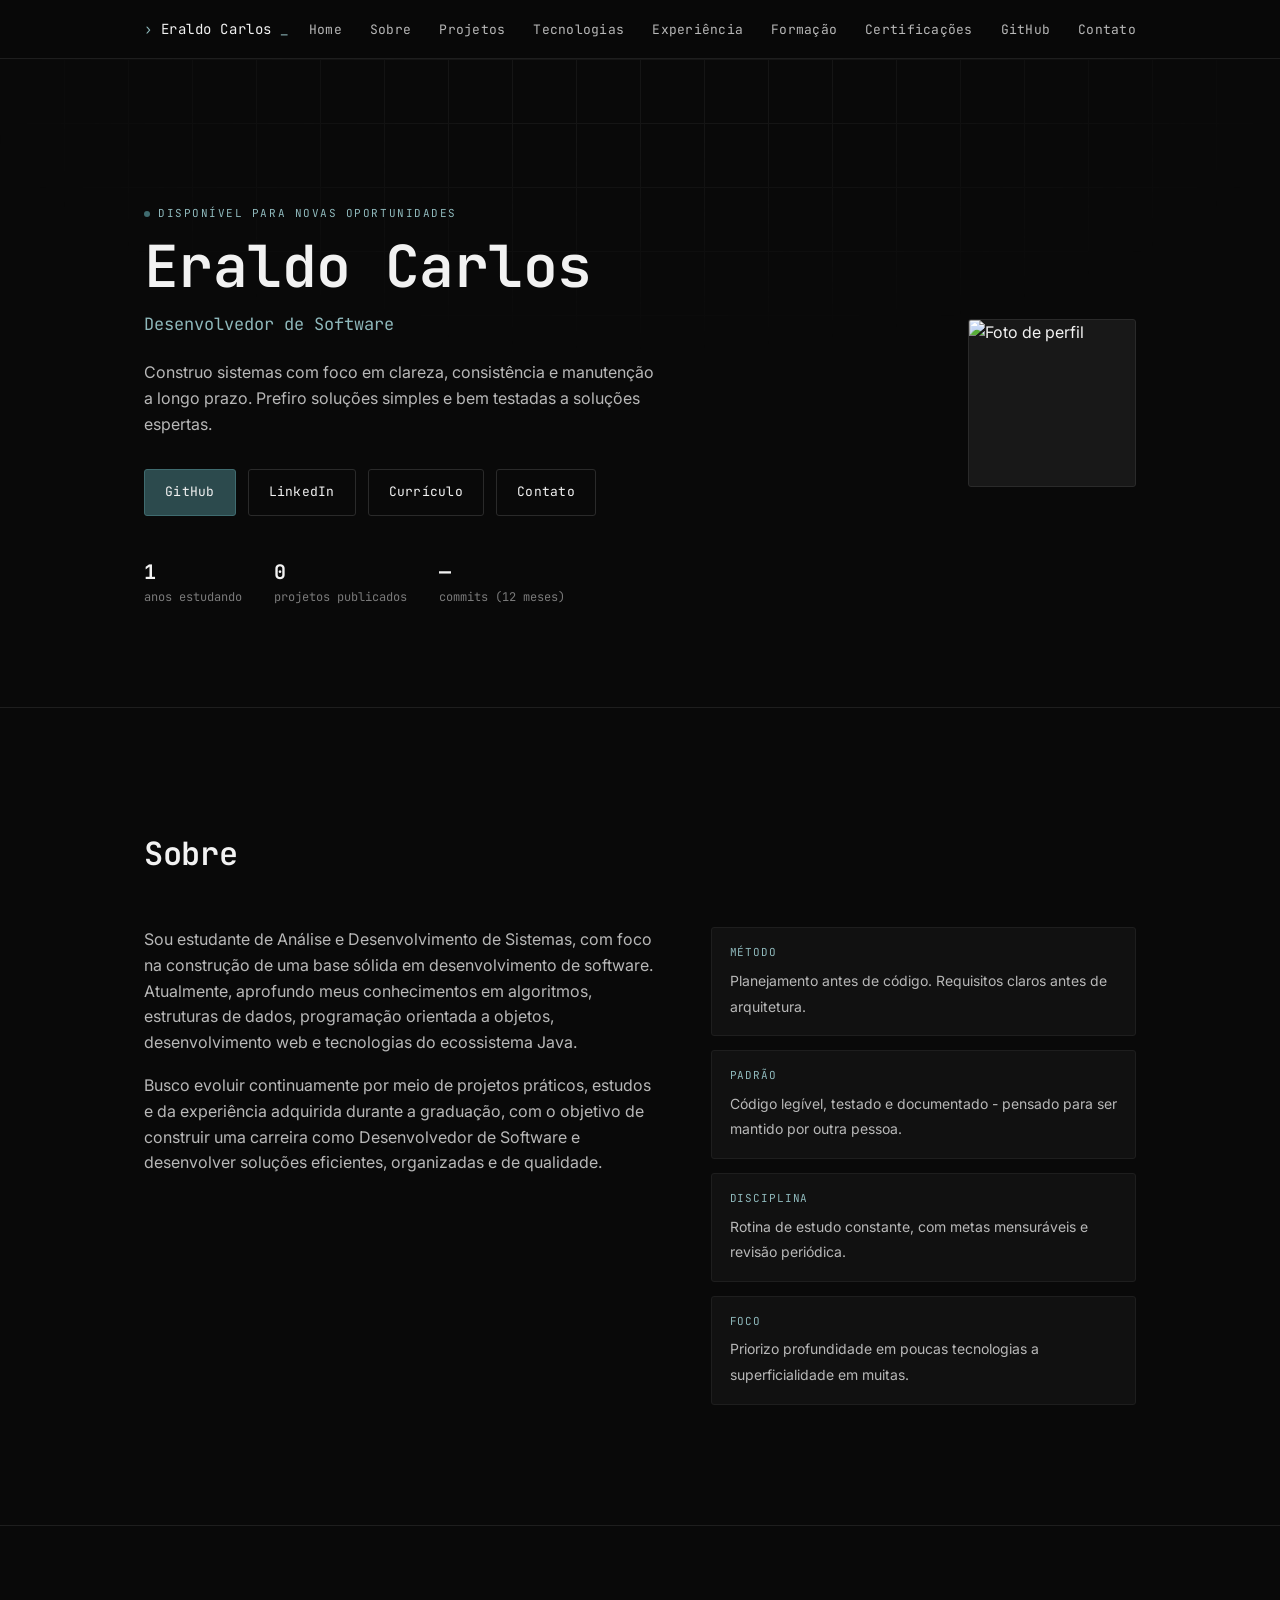
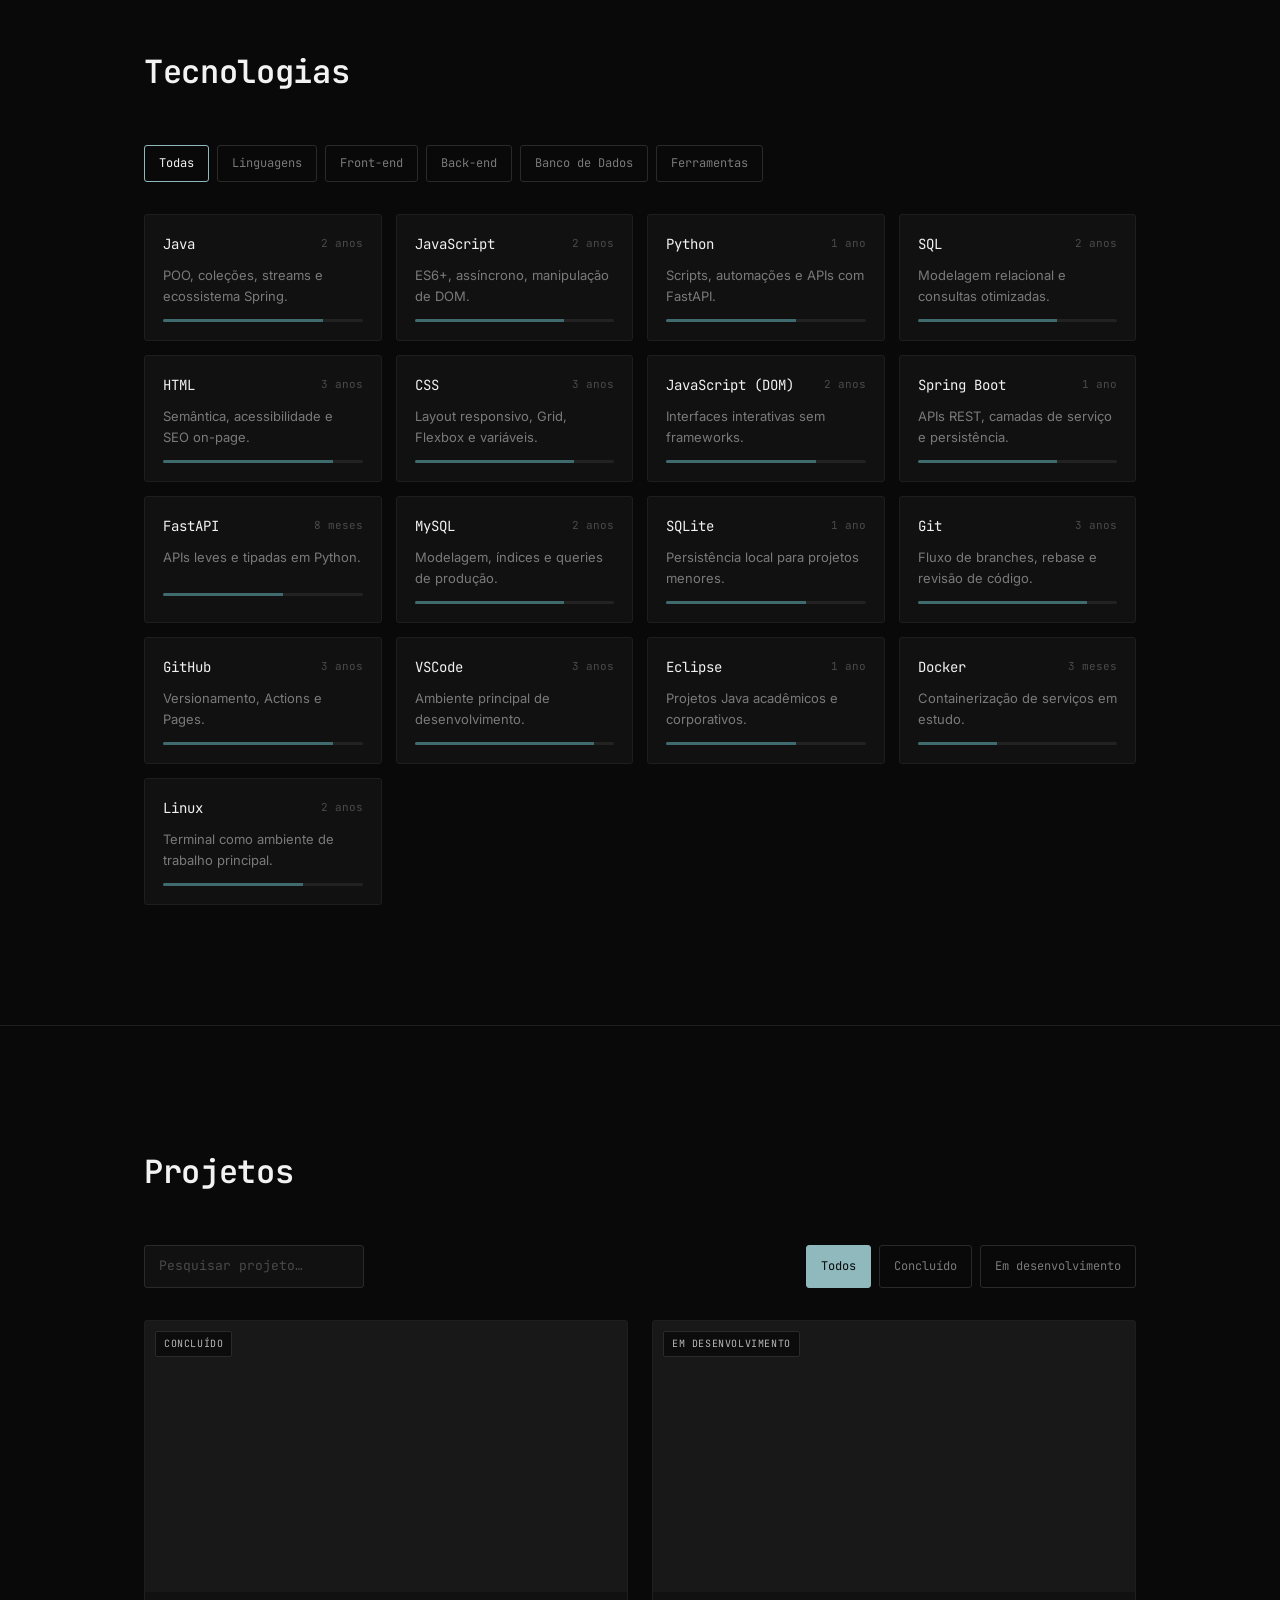
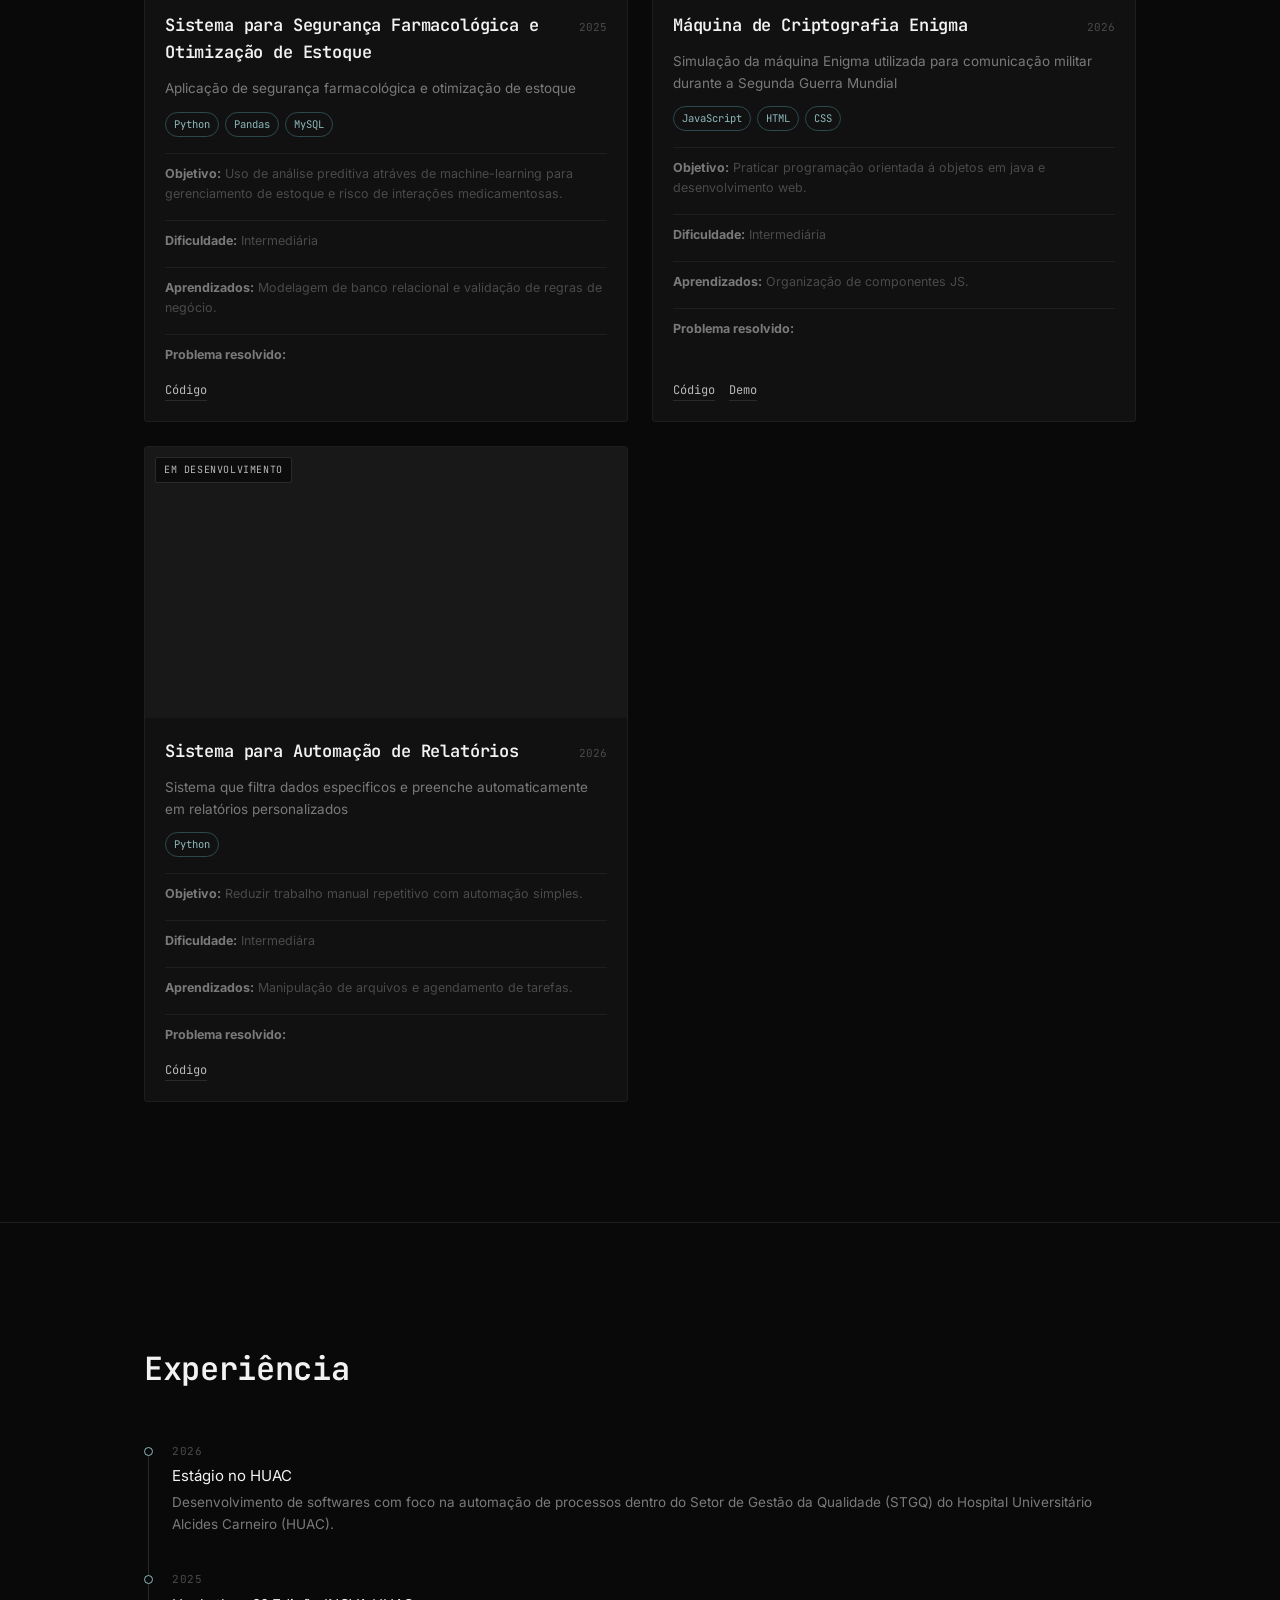
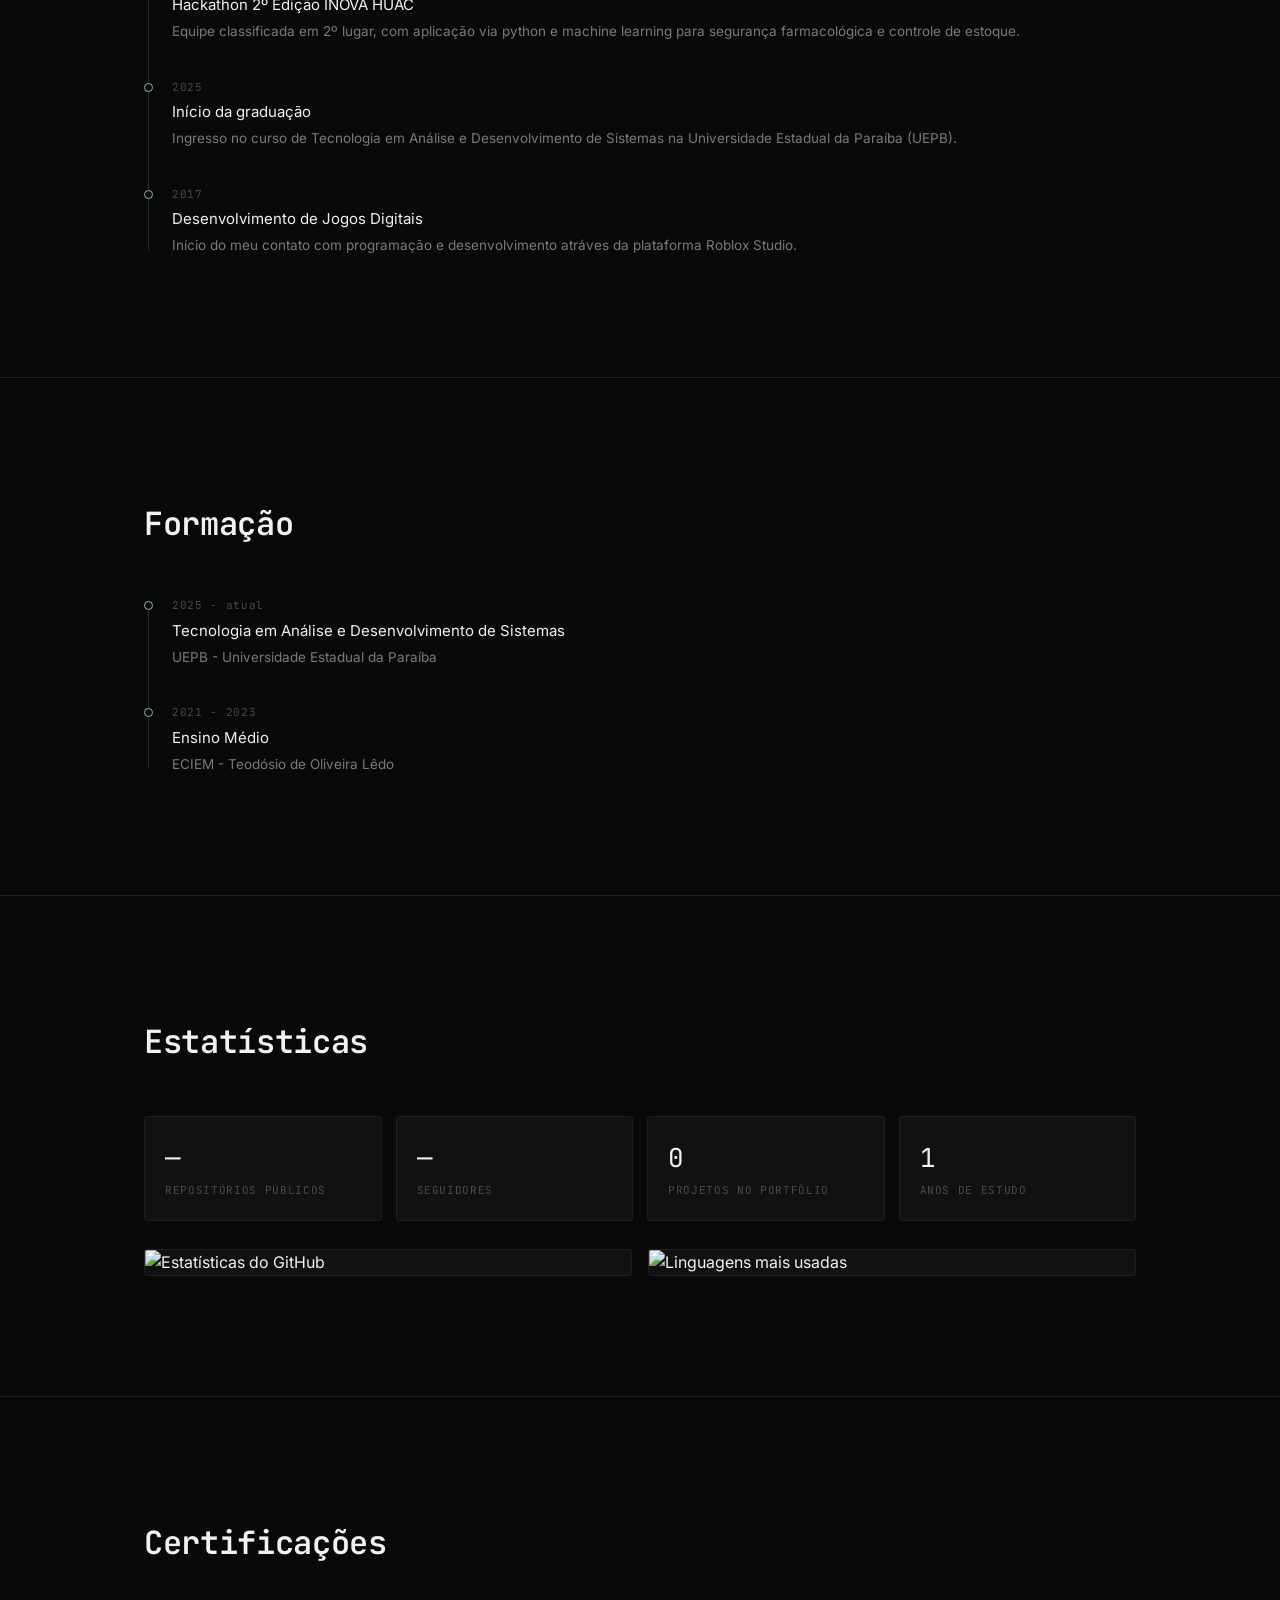
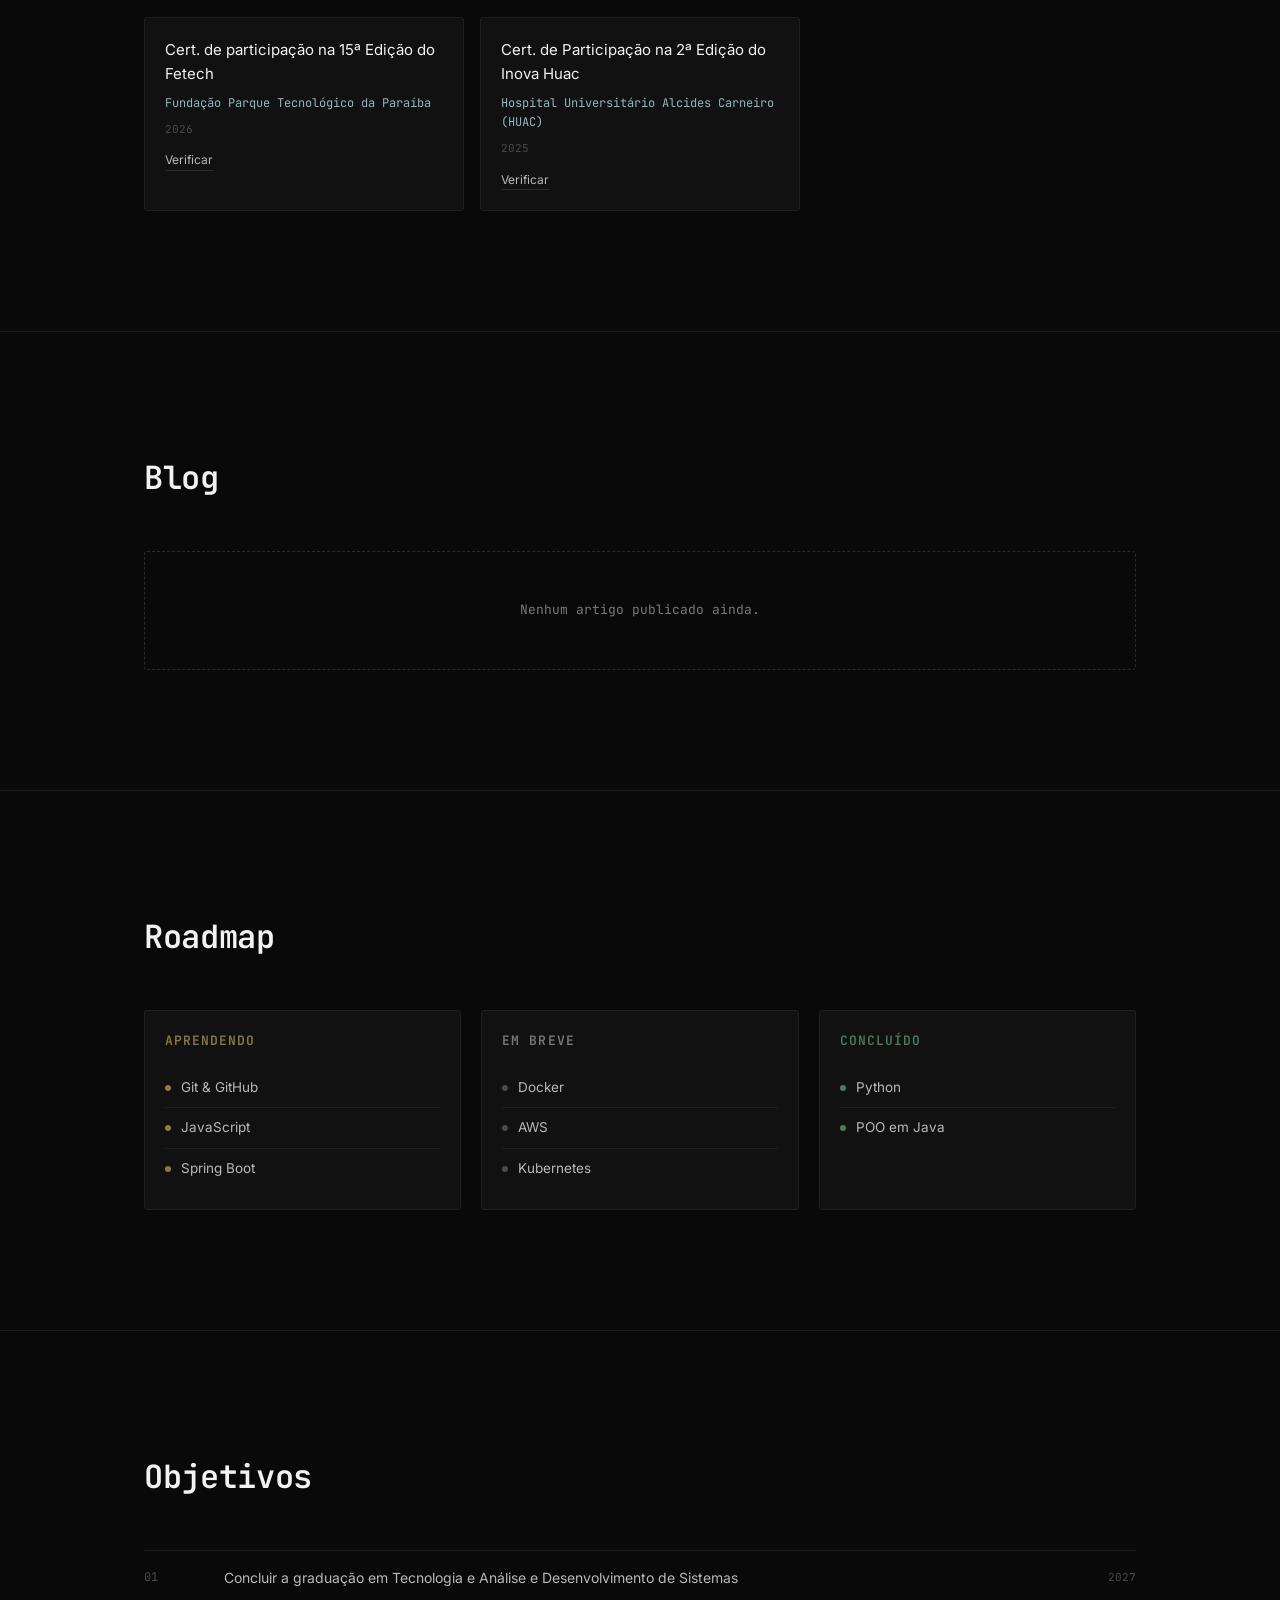
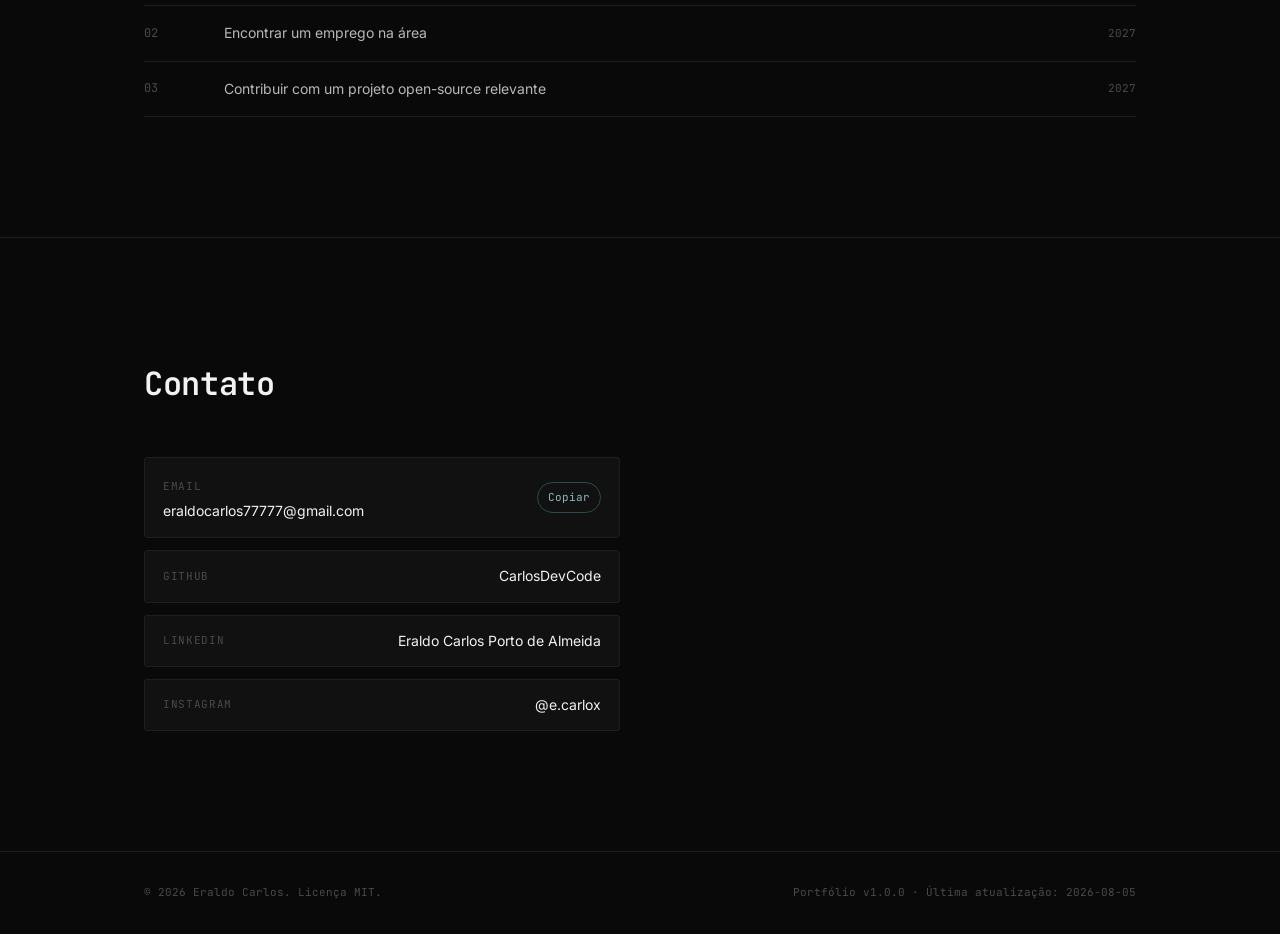
==== commit 9f293b62: "primeiro-commit" ====
--- a/index.html
+++ b/index.html
@@ -69,7 +69,7 @@
         </div>
       </div>
       <div class="hero-photo">
-        <img src="assets/images/foto-perfil.jpg" alt="Foto de perfil de Seu Nome" loading="lazy">
+        <img src="assets/images/foto-perfil.jpg" alt="Foto de perfil" loading="lazy">
       </div>
     </div>
   </section>
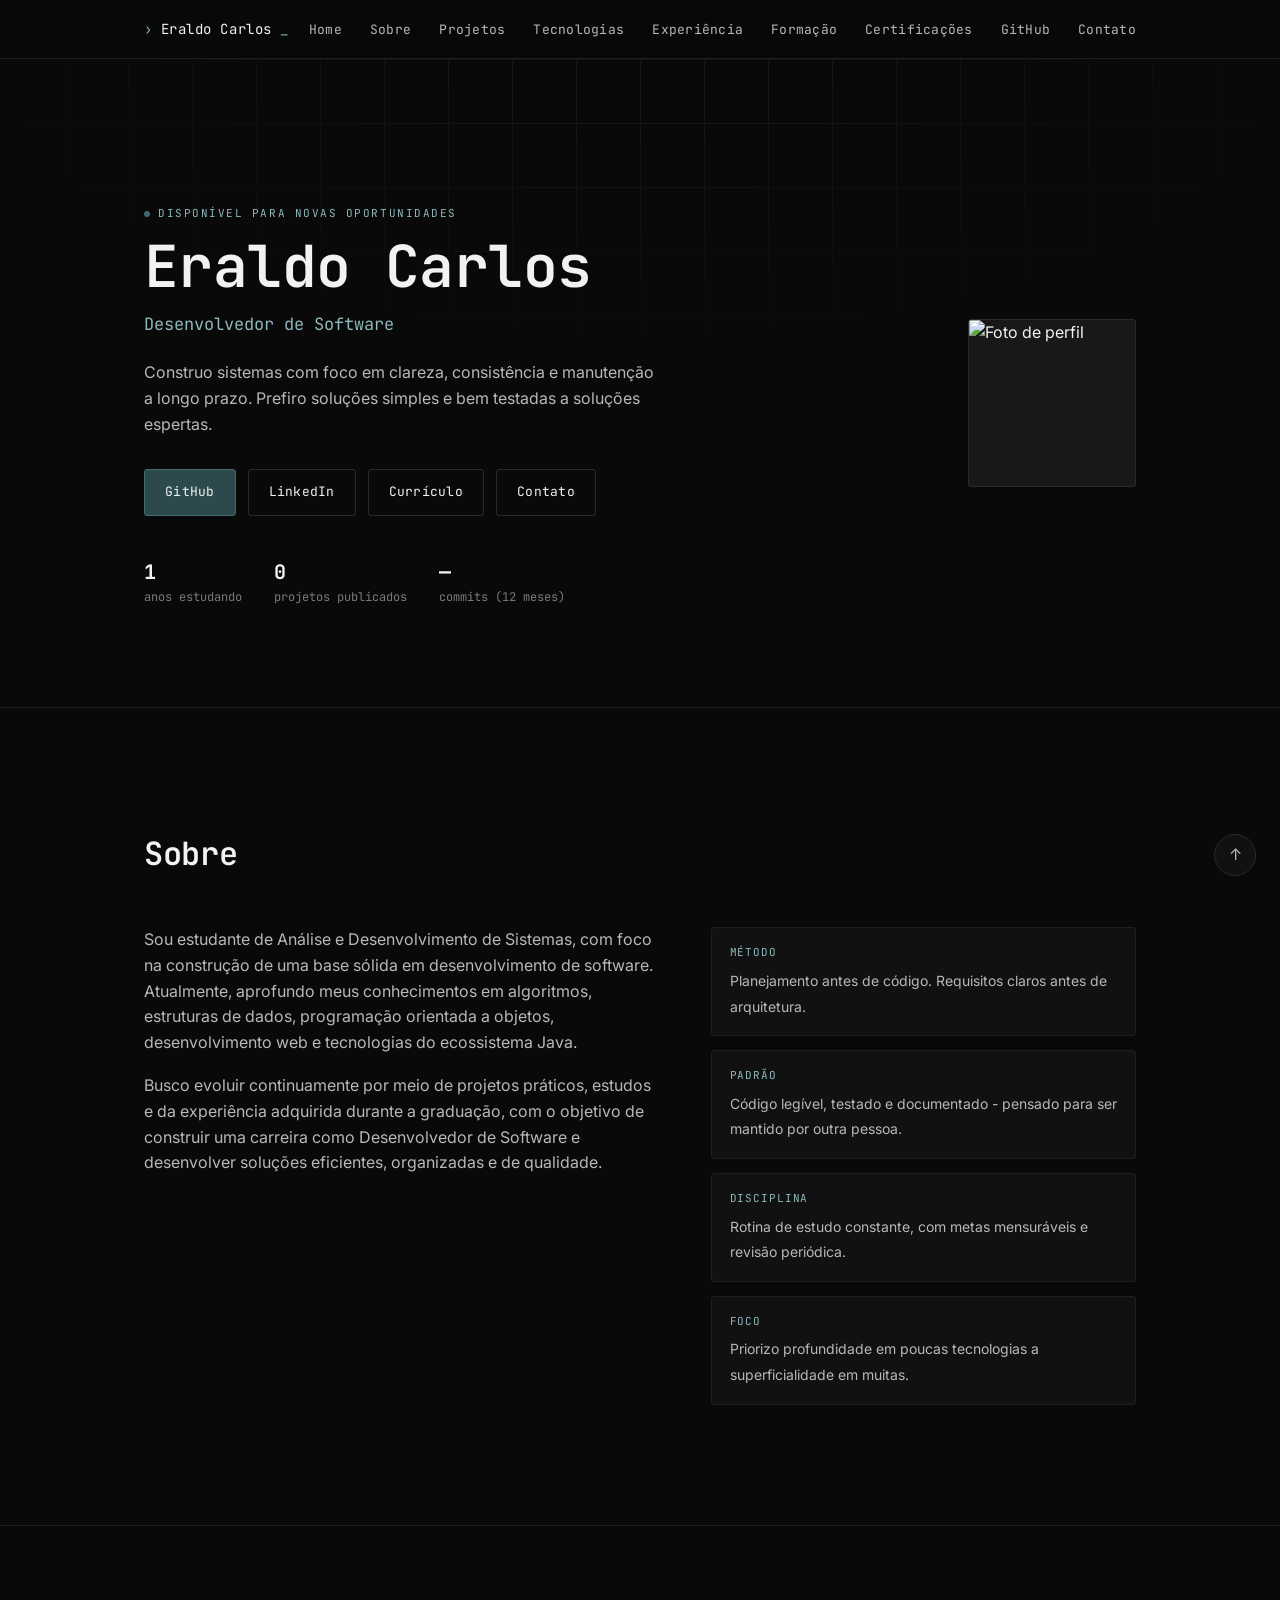
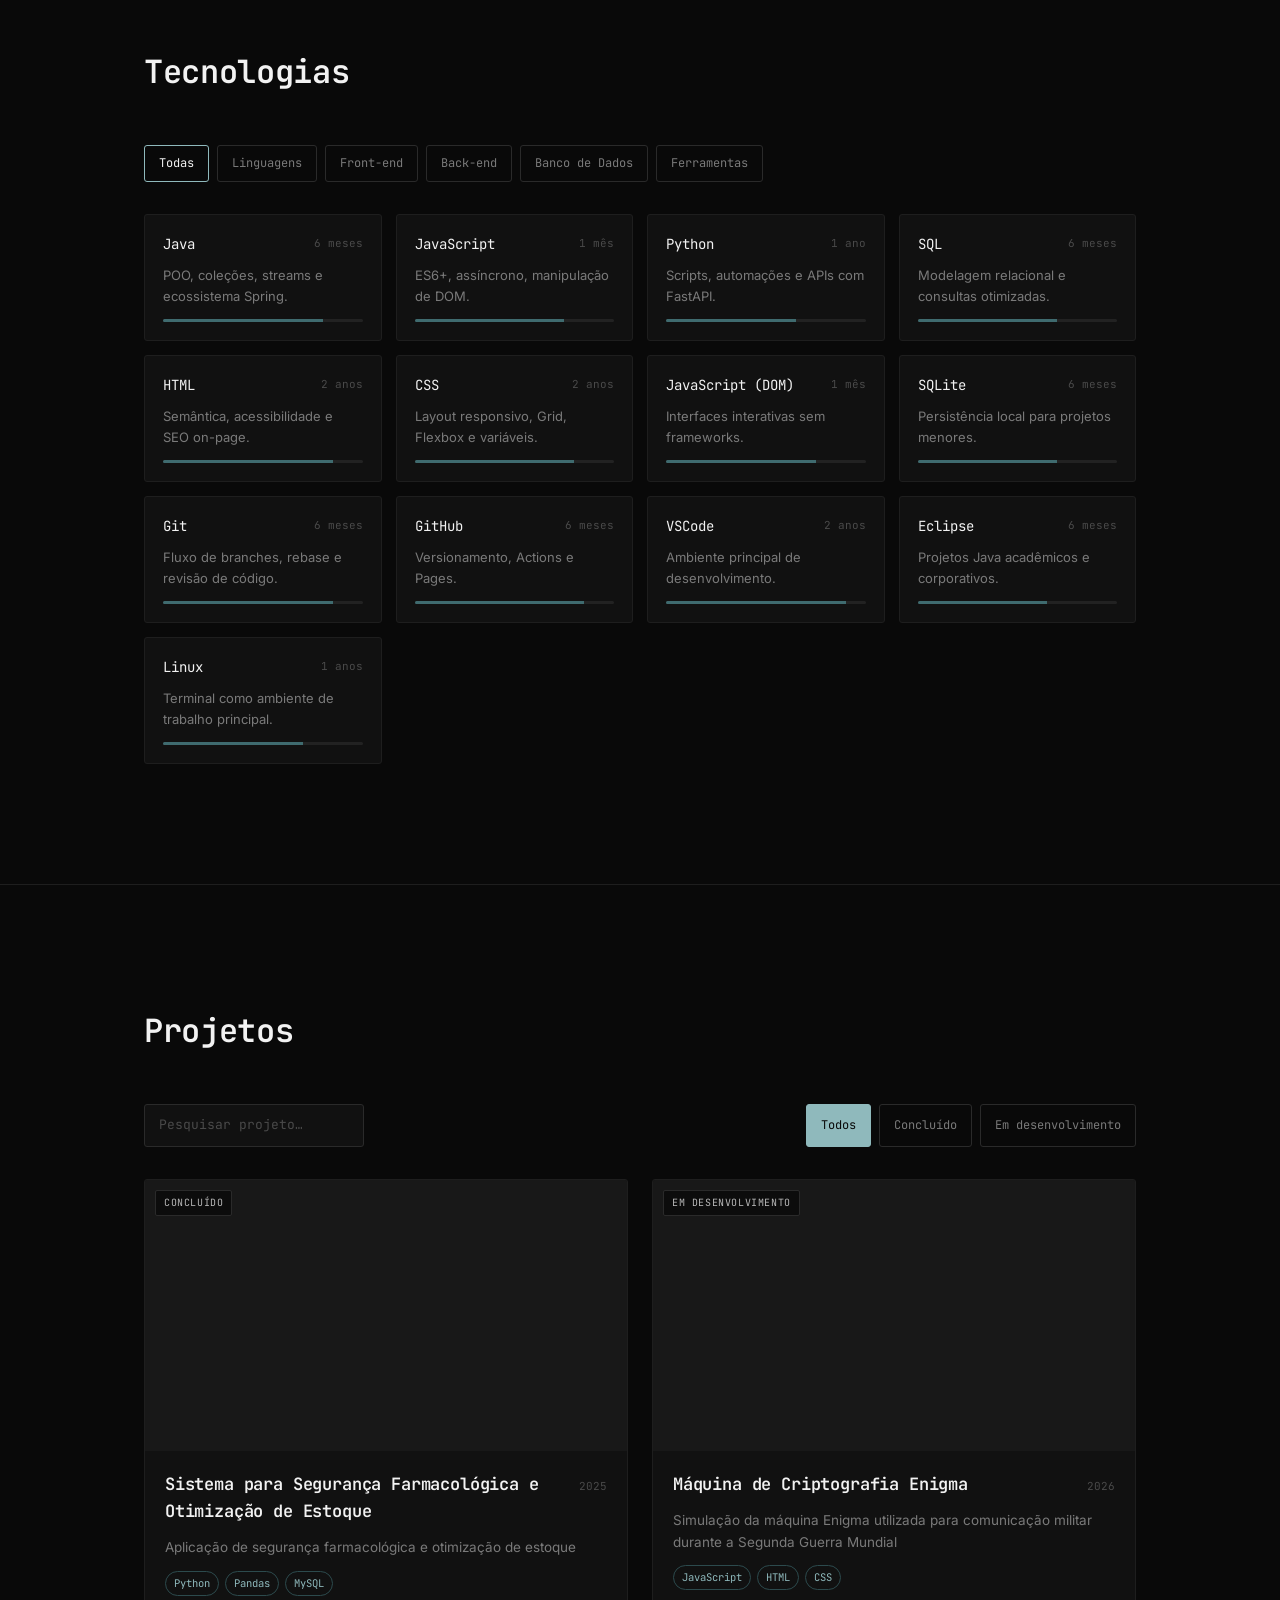
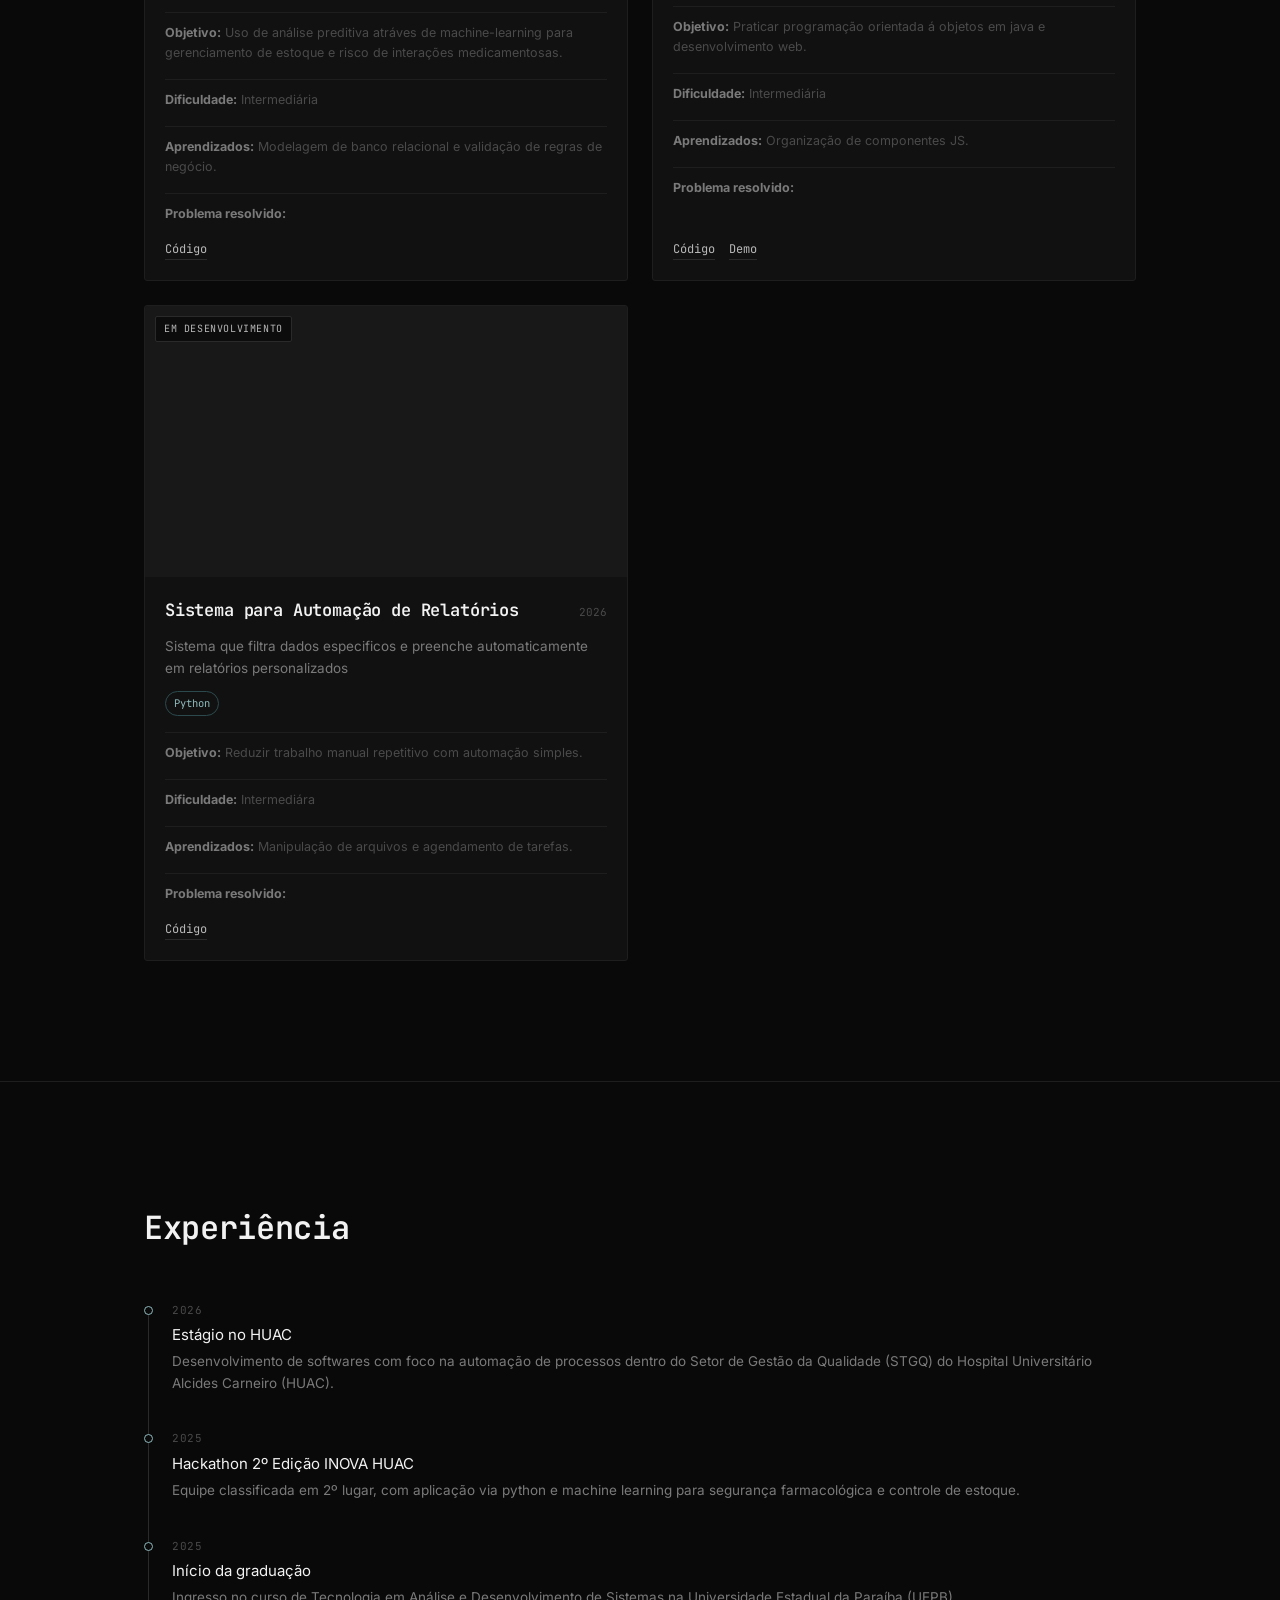
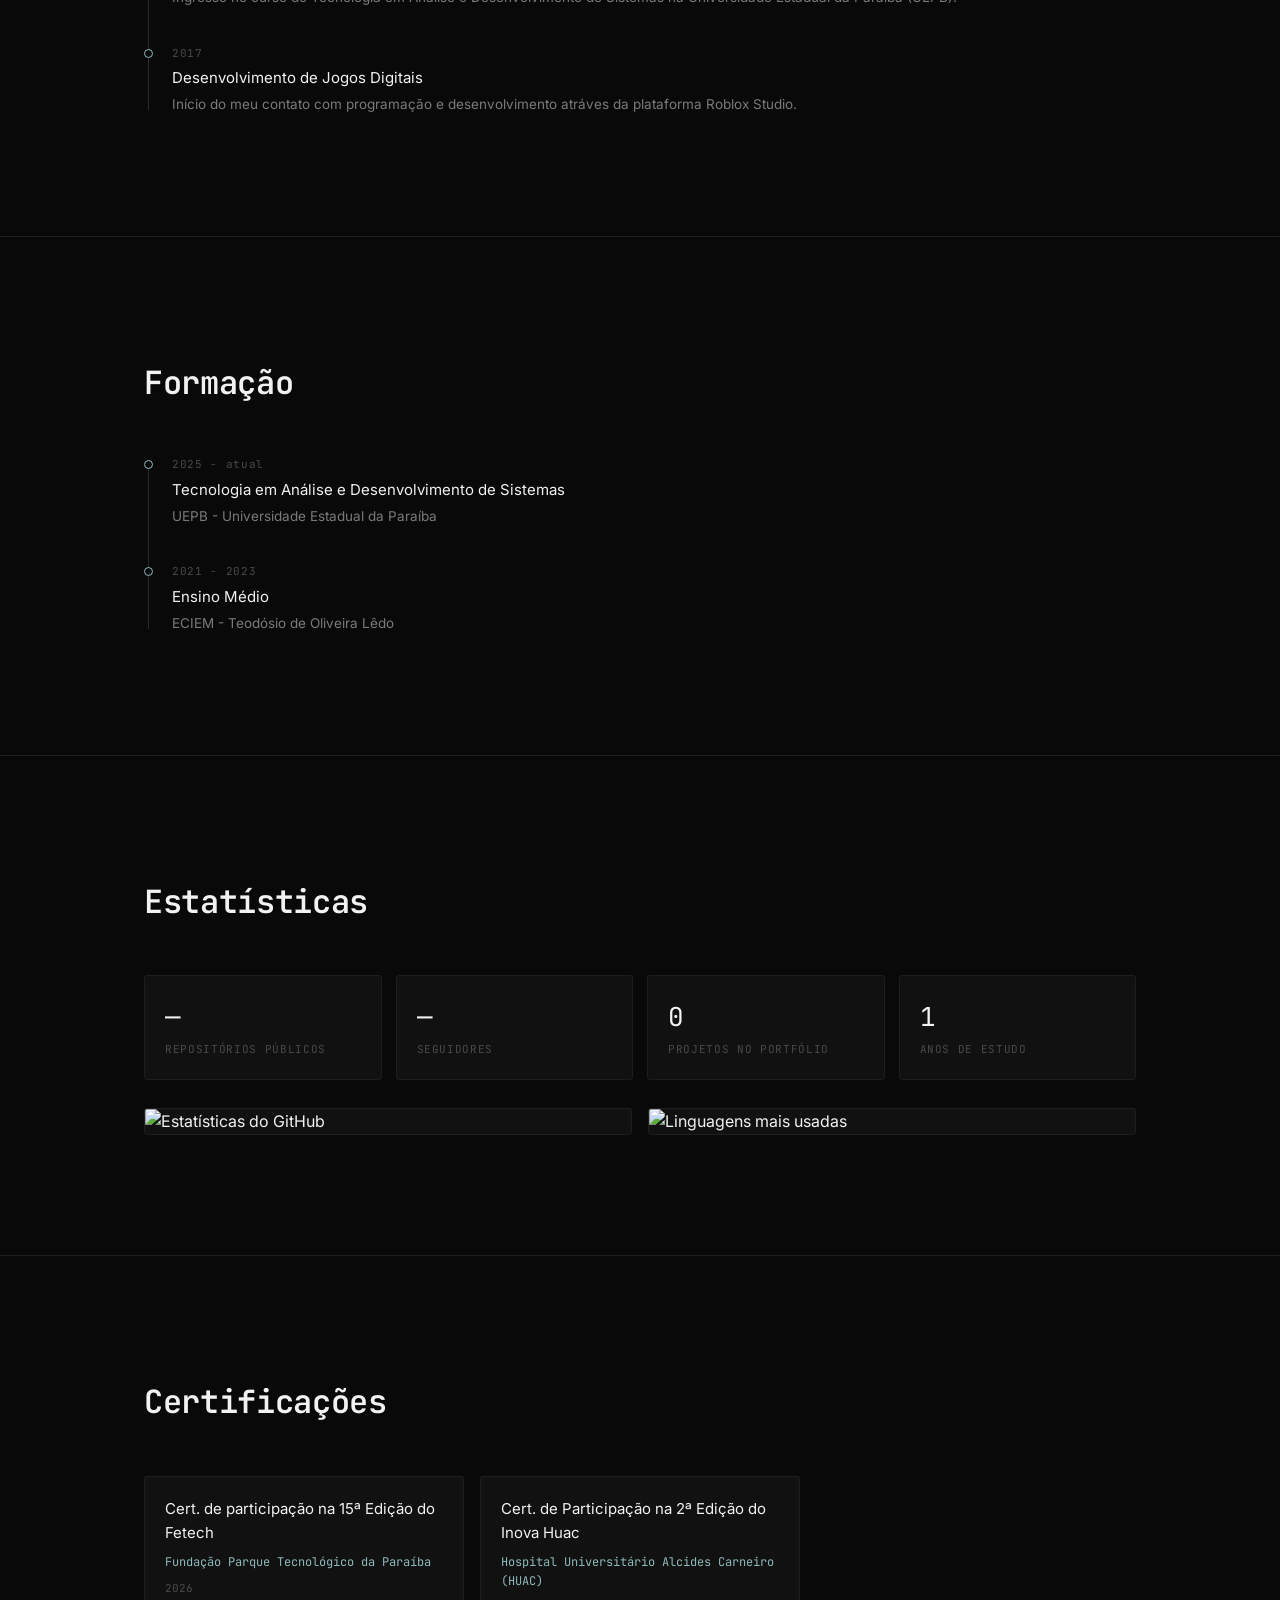
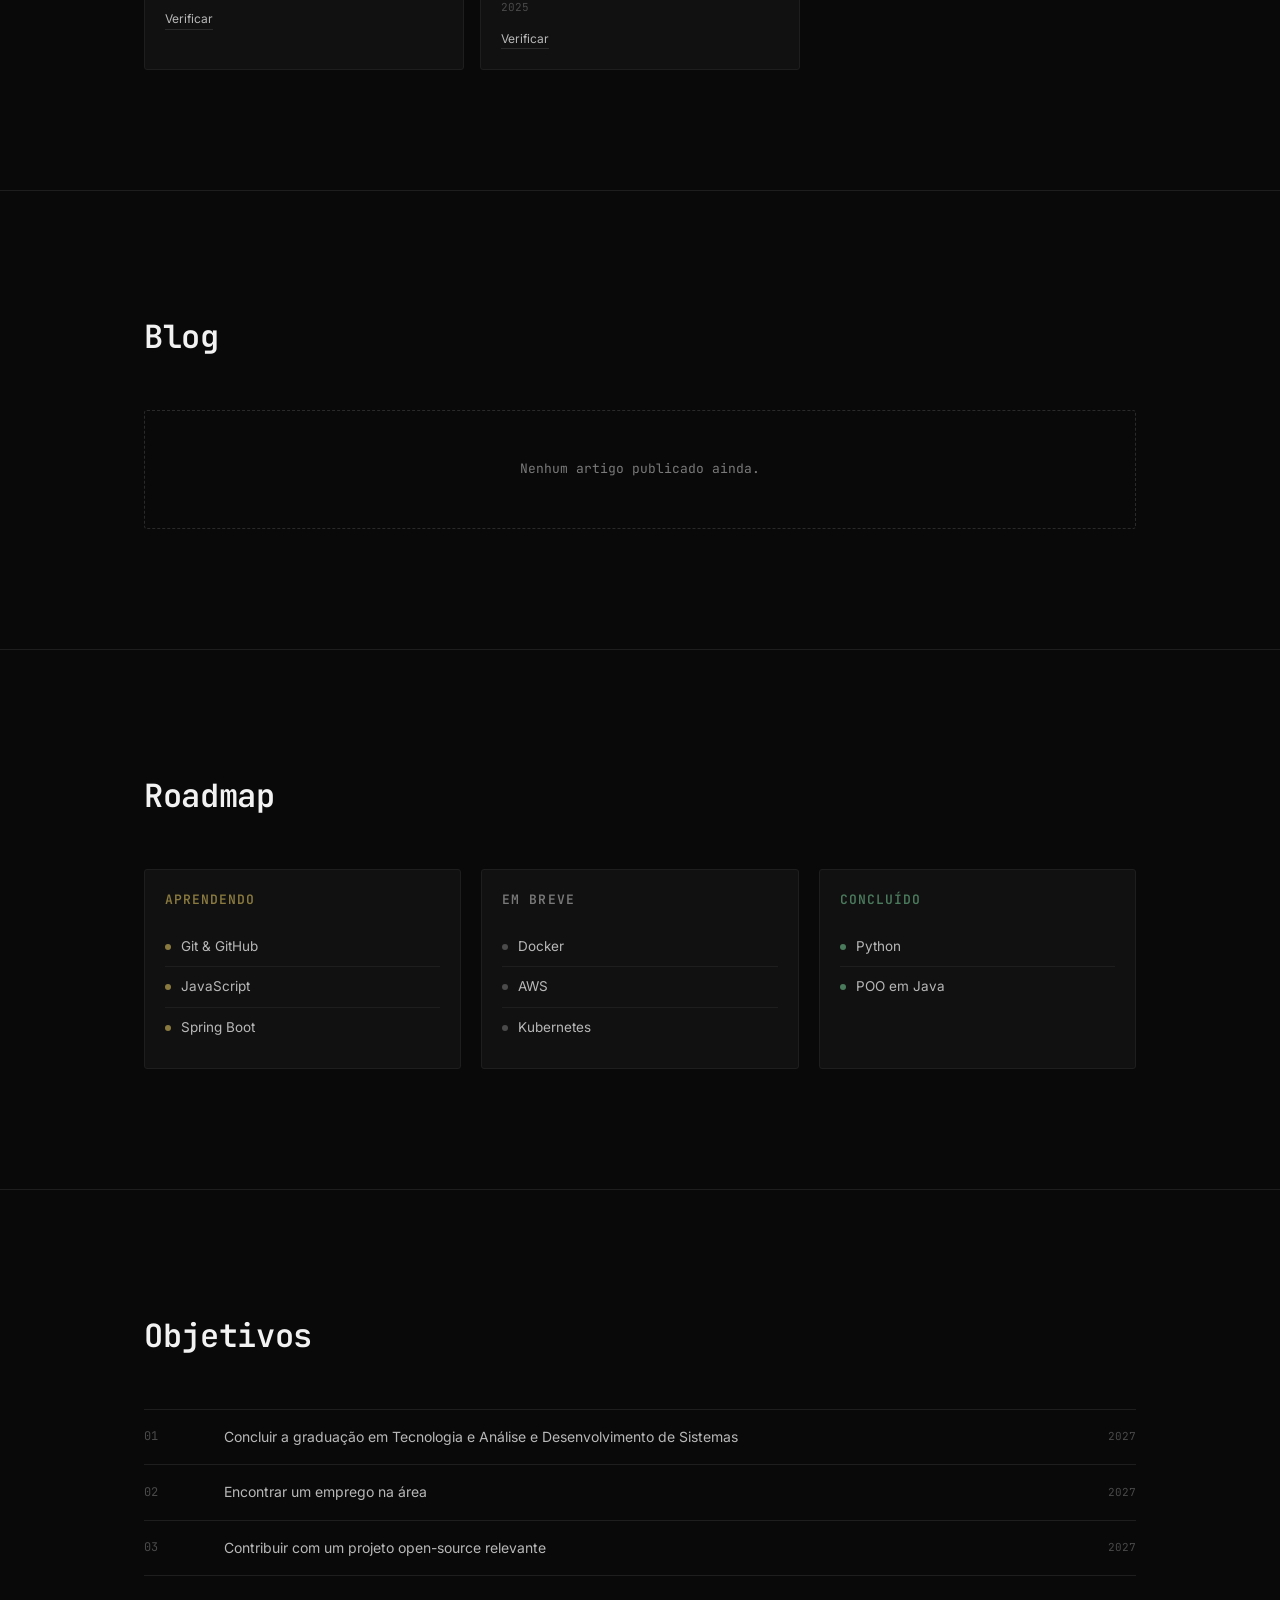
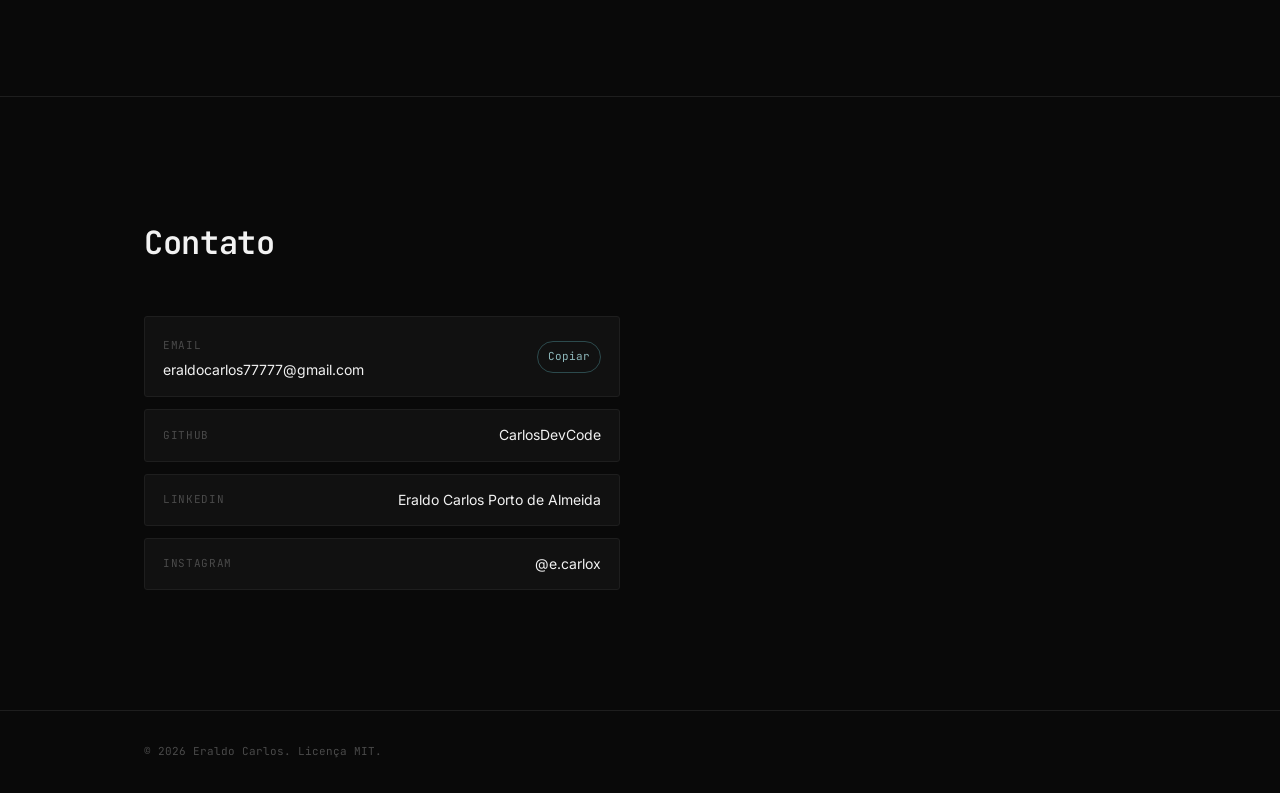
==== commit 355b8ec1: "update" ====
--- a/index.html
+++ b/index.html
@@ -296,7 +296,7 @@
 <footer class="site-footer">
   <div class="container footer-inner">
     <span>© <span id="footerYear"></span> Eraldo Carlos. Licença MIT.</span>
-    <span>Portfólio v1.0.0 · Última atualização: <span id="footerUpdated">2026-08-05</span></span>
+    <!--<span>Portfólio v1.0.0 · Última atualização: <span id="footerUpdated">2026-08-05</span></span>-->
   </div>
 </footer>
 
